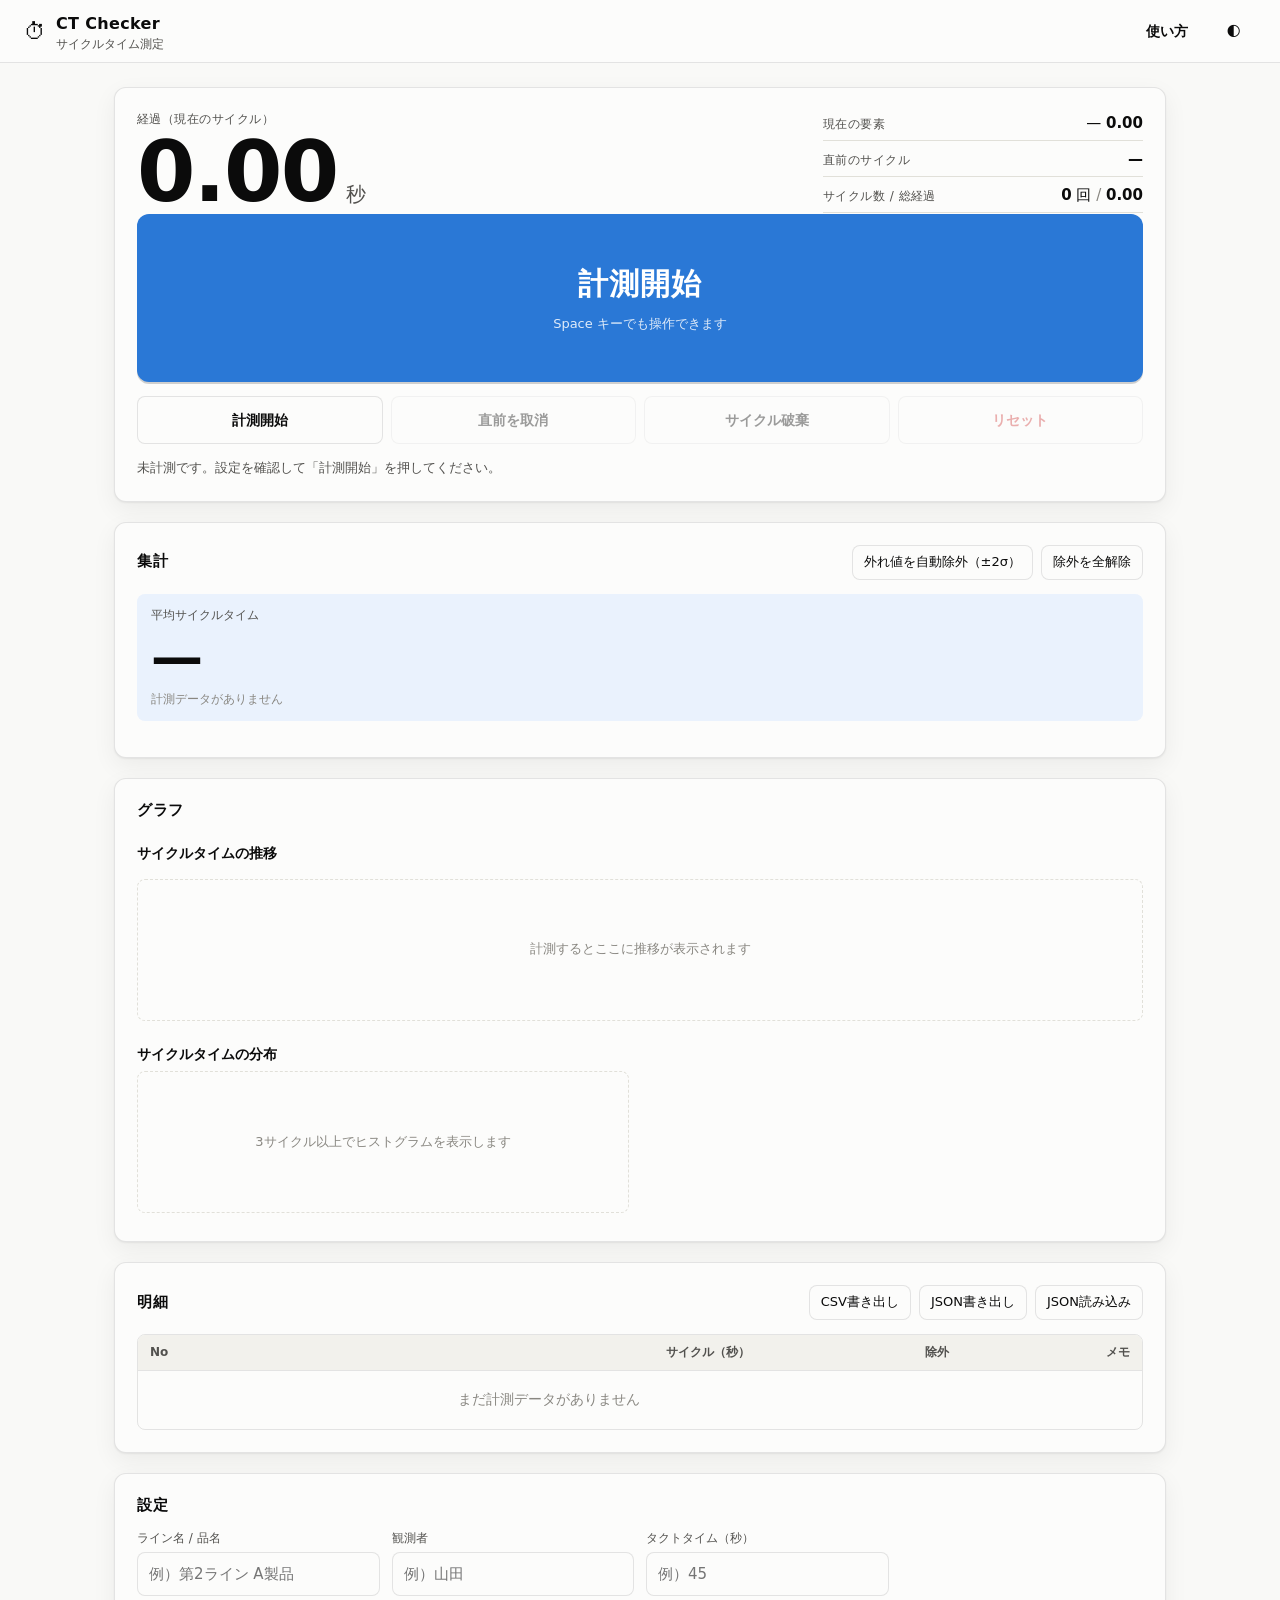
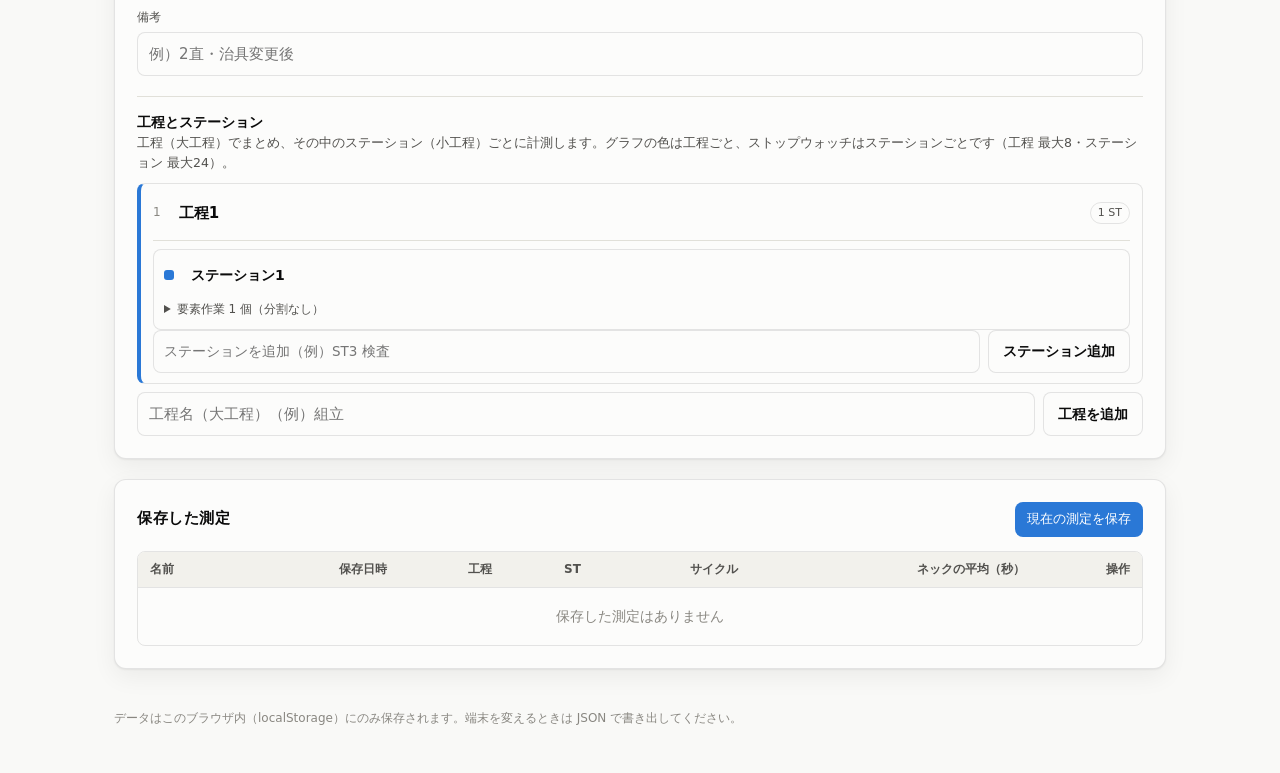
==== index.html @ de872ce5 "工程（大工程）とステーション（小工程）の2階層にする ステーションが20個規模でも扱えるよう、計測単位をステーションに分け、 それを工程でまとめる構造にした。  - モデルを groups[] / s" ====
<!doctype html>
<html lang="ja">
<head>
<meta charset="utf-8">
<meta name="viewport" content="width=device-width, initial-scale=1, viewport-fit=cover">
<meta name="color-scheme" content="light dark">
<meta name="description" content="現場でサイクルタイムを計測・集計するアプリ。複数工程の同時計測、要素作業ごとのラップ計測、ばらつき分析、タクトタイム比較、CSV出力に対応。">
<title>CT Checker – サイクルタイム測定</title>
<link rel="icon" href="data:image/svg+xml,<svg xmlns='http://www.w3.org/2000/svg' viewBox='0 0 16 16'><text y='14' font-size='14'>⏱</text></svg>">
<link rel="stylesheet" href="assets/styles.css">
</head>
<body>
<a class="skip-link" href="#measure">計測パネルへスキップ</a>

<header class="app-bar">
  <div class="app-bar__title">
    <span class="app-bar__mark" aria-hidden="true">⏱</span>
    <span>
      <strong>CT Checker</strong>
      <small>サイクルタイム測定</small>
    </span>
  </div>
  <div class="app-bar__actions">
    <button type="button" id="btn-help" class="btn btn--ghost" aria-expanded="false" aria-controls="help">使い方</button>
    <button type="button" id="btn-theme" class="btn btn--ghost" title="表示テーマを切り替え">🌓<span class="sr-only">テーマ切替</span></button>
  </div>
</header>

<div id="help" class="help" hidden>
  <h2>使い方</h2>
  <p class="help__lead"><strong>工程</strong>（大工程）でまとめ、その中の<strong>ステーション</strong>（小工程＝人が立つ持ち場）ごとに計測します。ストップウォッチはステーション単位、グラフの色は工程単位です。</p>
  <ol>
    <li><strong>設定</strong>で工程とステーションを登録し、タクトタイムを入れます。1サイクルをさらに細かく観測したいステーションには「要素作業」を追加します。</li>
    <li>ステーションごとに独立したストップウォッチです。各カードの大ボタンで開始、<strong>停止</strong>でそのステーションだけ止まります。下のボタンでまとめて開始／停止もできます。</li>
    <li>動いているステーションのボタンを、そこが1サイクル終わるたびに押します。止まっているステーションはボタンを押すとその場から動きだします。</li>
    <li>ステーションが多いときは、計測パネル上部の<strong>工程チップ</strong>で表示を1工程に絞れます。</li>
    <li>押し間違えたら<strong>取消</strong>、測り直したいサイクルは<strong>破棄</strong>。停止中の時間は計測に含まれません。</li>
    <li>集計・グラフ・明細は<strong>表示切替</strong>で「ライン全体 → 工程 → ステーション」と掘り下げられます。異常値は明細の「除外」で統計から外せます。</li>
    <li>データは自動でブラウザに保存されます。<strong>測定を保存</strong>すると名前を付けて残せ、CSV / JSON で書き出せます。</li>
  </ol>
  <h3>キーボード操作</h3>
  <ul class="help__keys">
    <li><kbd>Space</kbd> / <kbd>Enter</kbd> 表示中の先頭ステーションのラップ</li>
    <li><kbd>1</kbd>…<kbd>9</kbd> カード右上の番号のステーションのラップ</li>
    <li><kbd>P</kbd> 表示中のステーションをまとめて一時停止 / 再開　　<kbd>Z</kbd> 直前を取消</li>
  </ul>
</div>

<main>
  <!-- ============ 計測 ============ -->
  <section class="panel panel--measure" id="measure" aria-labelledby="h-measure">
    <h2 class="sr-only" id="h-measure">計測</h2>

    <!-- 単一工程モード -->
    <div id="measure-single">
      <div class="readout">
        <div class="readout__main">
          <span class="readout__label" id="readout-cycle-label">経過（現在のサイクル）</span>
          <span class="readout__value" id="readout-cycle" aria-labelledby="readout-cycle-label">0.00</span>
          <span class="readout__unit" id="readout-unit">秒</span>
        </div>
        <div class="readout__side">
          <div class="readout__row">
            <span class="readout__label">現在の要素</span>
            <span class="readout__sub"><span id="readout-elem-name">—</span> <span class="readout__sub-num" id="readout-elem">0.00</span></span>
          </div>
          <div class="readout__row">
            <span class="readout__label">直前のサイクル</span>
            <span class="readout__sub"><span class="readout__sub-num" id="readout-last">—</span> <span id="readout-last-diff" class="delta"></span></span>
          </div>
          <div class="readout__row">
            <span class="readout__label">サイクル数 / 総経過</span>
            <span class="readout__sub"><span class="readout__sub-num" id="readout-count">0</span> 回 <span class="readout__sep">/</span> <span class="readout__sub-num" id="readout-total">0.00</span></span>
          </div>
        </div>
      </div>

      <div class="steps" id="steps" role="list" aria-label="要素作業の進行"></div>

      <button type="button" id="btn-lap" class="lap-btn">
        <span class="lap-btn__main" id="lap-btn-main">計測開始</span>
        <span class="lap-btn__sub" id="lap-btn-sub">Space キーでも操作できます</span>
      </button>
    </div>

    <!-- 複数工程モード -->
    <div id="measure-multi" hidden>
      <div class="multi-head">
        <div class="multi-head__main">
          <span class="readout__label">総経過</span>
          <span class="multi-head__time" id="multi-total">0.00</span>
          <span class="readout__unit" id="multi-unit">秒</span>
        </div>
        <p class="multi-head__hint" id="multi-hint"></p>
      </div>
      <div class="focus" id="focus-chips" role="group" aria-label="表示する工程"></div>
      <div id="pcards"></div>
    </div>

    <div class="controls" id="controls">
      <button type="button" id="btn-pause" class="btn">計測開始</button>
      <button type="button" id="btn-undo" class="btn" disabled>直前を取消</button>
      <button type="button" id="btn-discard" class="btn" disabled>サイクル破棄</button>
      <button type="button" id="btn-reset" class="btn btn--danger" disabled>リセット</button>
    </div>
    <p class="status-line" id="status-line" role="status" aria-live="polite">未計測です。設定を確認して「計測開始」を押してください。</p>
  </section>

  <!-- ============ 表示切替 ============ -->
  <div class="viewswitch" id="viewswitch" hidden>
    <div class="viewswitch__row">
      <span class="viewswitch__label">表示</span>
      <div class="viewswitch__chips" id="view-groups" role="tablist" aria-label="集計の表示対象（工程）"></div>
    </div>
    <div class="viewswitch__row" id="view-stations-row">
      <span class="viewswitch__label viewswitch__label--sub">ST</span>
      <div class="viewswitch__chips" id="view-stations" role="tablist" aria-label="集計の表示対象（ステーション）"></div>
    </div>
  </div>

  <!-- ============ 集計 ============ -->
  <section class="panel" aria-labelledby="h-stats">
    <div class="panel__head">
      <h2 id="h-stats">集計<span class="panel__scope" id="scope-stats"></span></h2>
      <div class="panel__head-actions" id="stats-actions">
        <button type="button" id="btn-outlier" class="btn btn--sm">外れ値を自動除外（±2σ）</button>
        <button type="button" id="btn-include-all" class="btn btn--sm">除外を全解除</button>
      </div>
    </div>
    <div class="tiles" id="tiles"></div>
    <div class="takt-bar" id="takt-bar"></div>
  </section>

  <!-- ============ グラフ ============ -->
  <section class="panel" aria-labelledby="h-charts">
    <div class="panel__head"><h2 id="h-charts">グラフ<span class="panel__scope" id="scope-charts"></span></h2></div>

    <!-- ライン全体 / 工程 -->
    <figure class="figure" id="fig-balance" hidden>
      <figcaption>
        <span class="figure__title">ステーション別の平均サイクルタイム（山積み表）</span>
        <span class="figure__sub" id="fig-balance-sub"></span>
      </figcaption>
      <div class="legend" id="legend-balance"></div>
      <div class="chart" id="chart-balance" data-empty="計測するとステーションごとの平均が表示されます"></div>
    </figure>

    <figure class="figure" id="fig-groups" hidden>
      <figcaption>
        <span class="figure__title">工程ごとの工数内訳</span>
        <span class="figure__sub" id="fig-groups-sub"></span>
      </figcaption>
      <div class="legend" id="legend-groups"></div>
      <div class="chart" id="chart-groups" data-empty="計測すると工程ごとの合計工数が表示されます"></div>
    </figure>

    <figure class="figure" id="fig-trend" hidden>
      <figcaption>
        <span class="figure__title">ステーション別サイクルタイムの推移</span>
        <span class="figure__sub" id="fig-trend-sub"></span>
      </figcaption>
      <div class="legend" id="legend-trend"></div>
      <div class="chart" id="chart-trend" data-empty="2サイクル以上でグラフを表示します"></div>
    </figure>

    <!-- 工程ごと -->
    <figure class="figure" id="fig-cycles">
      <figcaption>
        <span class="figure__title">サイクルタイムの推移</span>
        <span class="figure__sub" id="fig1-sub"></span>
      </figcaption>
      <div class="legend" id="legend-1"></div>
      <div class="chart" id="chart-cycles" data-empty="計測するとここに推移が表示されます"></div>
    </figure>

    <div class="figure-grid" id="figure-grid">
      <figure class="figure" id="fig-hist">
        <figcaption>
          <span class="figure__title">サイクルタイムの分布</span>
          <span class="figure__sub" id="fig2-sub"></span>
        </figcaption>
        <div class="chart" id="chart-hist" data-empty="3サイクル以上でヒストグラムを表示します"></div>
      </figure>

      <figure class="figure" id="fig-elements" hidden>
        <figcaption>
          <span class="figure__title">要素作業ごとの平均時間</span>
          <span class="figure__sub" id="fig3-sub"></span>
        </figcaption>
        <div class="chart" id="chart-elements"></div>
      </figure>
    </div>
  </section>

  <!-- ============ 明細 ============ -->
  <section class="panel" aria-labelledby="h-table">
    <div class="panel__head">
      <h2 id="h-table">明細<span class="panel__scope" id="scope-table"></span></h2>
      <div class="panel__head-actions">
        <button type="button" id="btn-csv" class="btn btn--sm">CSV書き出し</button>
        <button type="button" id="btn-json" class="btn btn--sm">JSON書き出し</button>
        <label class="btn btn--sm btn--file">JSON読み込み<input type="file" id="file-json" accept=".json,application/json"></label>
      </div>
    </div>
    <div class="table-wrap" id="table-groups-wrap" hidden>
      <table class="data-table" id="table-groups">
        <caption class="sr-only">工程ごとの統計</caption>
      </table>
    </div>
    <div class="table-wrap" id="table-summary-wrap" hidden>
      <table class="data-table" id="table-summary">
        <caption class="sr-only">ステーションごとの統計</caption>
      </table>
    </div>
    <div class="table-wrap" id="table-matrix-wrap" hidden>
      <table class="data-table" id="table-matrix">
        <caption class="sr-only">サイクルごとのステーション別サイクルタイム</caption>
      </table>
    </div>
    <div class="table-wrap" id="table-cycles-wrap">
      <table class="data-table" id="table-cycles">
        <caption class="sr-only">サイクルごとの計測結果</caption>
      </table>
    </div>
    <div class="table-wrap" id="table-elements-wrap" hidden>
      <table class="data-table" id="table-elements">
        <caption class="sr-only">要素作業ごとの統計</caption>
      </table>
    </div>
  </section>

  <!-- ============ 設定 ============ -->
  <section class="panel" aria-labelledby="h-settings">
    <div class="panel__head"><h2 id="h-settings">設定</h2></div>
    <div class="form-grid">
      <label class="field">
        <span class="field__label">ライン名 / 品名</span>
        <input type="text" id="in-title" placeholder="例）第2ライン A製品">
      </label>
      <label class="field">
        <span class="field__label">観測者</span>
        <input type="text" id="in-operator" placeholder="例）山田">
      </label>
      <label class="field">
        <span class="field__label">タクトタイム（秒）</span>
        <input type="number" id="in-takt" min="0" step="0.1" inputmode="decimal" placeholder="例）45">
      </label>
      <label class="field field--wide">
        <span class="field__label">備考</span>
        <input type="text" id="in-memo" placeholder="例）2直・治具変更後">
      </label>
    </div>

    <div class="elements">
      <div class="elements__head">
        <h3>工程とステーション</h3>
        <p class="hint" id="proc-hint"></p>
      </div>
      <div id="proc-list"></div>
      <div class="elements__add">
        <input type="text" id="in-proc" placeholder="工程名（大工程）（例）組立" maxlength="20">
        <button type="button" id="btn-add-proc" class="btn">工程を追加</button>
      </div>
    </div>
  </section>

  <!-- ============ 保存データ ============ -->
  <section class="panel" aria-labelledby="h-sessions">
    <div class="panel__head">
      <h2 id="h-sessions">保存した測定</h2>
      <div class="panel__head-actions">
        <button type="button" id="btn-save-session" class="btn btn--sm btn--primary">現在の測定を保存</button>
      </div>
    </div>
    <div class="table-wrap">
      <table class="data-table" id="table-sessions">
        <caption class="sr-only">保存済みの測定</caption>
      </table>
    </div>
  </section>
</main>

<footer class="app-foot">
  <p>データはこのブラウザ内（localStorage）にのみ保存されます。端末を変えるときは JSON で書き出してください。</p>
</footer>

<div class="tooltip" id="tooltip" role="tooltip" aria-hidden="true"></div>
<div class="toast" id="toast" role="status" aria-live="polite" hidden></div>

<script src="assets/app.js"></script>
</body>
</html>
---- assets/styles.css ----
/* ==========================================================================
   CT Checker — サイクルタイム測定
   配色は data-viz リファレンスパレット（ライト/ダークとも検証済み）に準拠。
   ========================================================================== */

:root {
  color-scheme: light;

  /* 面とインク */
  --surface-1: #fcfcfb;
  --plane: #f9f9f7;
  --surface-2: #f2f1ec;
  --text-primary: #0b0b0b;
  --text-secondary: #52514e;
  --text-muted: #898781;
  --grid: #e1e0d9;
  --axis: #c3c2b7;
  --border: rgba(11, 11, 11, .10);
  --shadow: 0 1px 2px rgba(11, 11, 11, .06), 0 8px 24px rgba(11, 11, 11, .06);

  /* ステータス（役割固定・シリーズ色には使わない） */
  --good: #0ca30c;
  --warning: #fab219;
  --serious: #ec835a;
  --critical: #d03b3b;
  --success-text: #006300;

  /* カテゴリカル（要素作業） */
  --series-1: #2a78d6;
  --series-2: #eb6834;
  --series-3: #1baf7a;
  --series-4: #eda100;
  --series-5: #e87ba4;
  --series-6: #008300;
  --series-7: #4a3aa7;
  --series-8: #e34948;

  --accent: #2a78d6;
  --accent-ink: #ffffff;
  --accent-soft: #eaf2fd;

  --radius: 12px;
  --radius-sm: 8px;
  --font: system-ui, -apple-system, "Segoe UI", "Hiragino Kaku Gothic ProN", "Noto Sans JP", sans-serif;
}

@media (prefers-color-scheme: dark) {
  :root:where(:not([data-theme="light"])) {
    color-scheme: dark;
    --surface-1: #1a1a19;
    --plane: #0d0d0d;
    --surface-2: #232322;
    --text-primary: #ffffff;
    --text-secondary: #c3c2b7;
    --text-muted: #898781;
    --grid: #2c2c2a;
    --axis: #383835;
    --border: rgba(255, 255, 255, .10);
    --shadow: 0 1px 2px rgba(0, 0, 0, .5), 0 8px 24px rgba(0, 0, 0, .45);
    --success-text: #0ca30c;
    --series-1: #3987e5;
    --series-2: #d95926;
    --series-3: #199e70;
    --series-4: #c98500;
    --series-5: #d55181;
    --series-6: #008300;
    --series-7: #9085e9;
    --series-8: #e66767;
    --accent: #3987e5;
    --accent-soft: #16283d;
  }
}

:root[data-theme="dark"] {
  color-scheme: dark;
  --surface-1: #1a1a19;
  --plane: #0d0d0d;
  --surface-2: #232322;
  --text-primary: #ffffff;
  --text-secondary: #c3c2b7;
  --text-muted: #898781;
  --grid: #2c2c2a;
  --axis: #383835;
  --border: rgba(255, 255, 255, .10);
  --shadow: 0 1px 2px rgba(0, 0, 0, .5), 0 8px 24px rgba(0, 0, 0, .45);
  --success-text: #0ca30c;
  --series-1: #3987e5;
  --series-2: #d95926;
  --series-3: #199e70;
  --series-4: #c98500;
  --series-5: #d55181;
  --series-6: #008300;
  --series-7: #9085e9;
  --series-8: #e66767;
  --accent: #3987e5;
  --accent-soft: #16283d;
}

* { box-sizing: border-box; }

/* display を持つ要素にも hidden 属性を効かせる */
[hidden] { display: none !important; }

html, body { margin: 0; padding: 0; }

body {
  background: var(--plane);
  color: var(--text-primary);
  font-family: var(--font);
  font-size: 15px;
  line-height: 1.6;
  -webkit-text-size-adjust: 100%;
  padding-bottom: env(safe-area-inset-bottom);
}

h1, h2, h3 { line-height: 1.3; margin: 0; }

button, input { font: inherit; color: inherit; }

.sr-only {
  position: absolute; width: 1px; height: 1px; padding: 0; margin: -1px;
  overflow: hidden; clip: rect(0 0 0 0); white-space: nowrap; border: 0;
}

.skip-link {
  position: absolute; left: -9999px; top: 0; z-index: 20;
  background: var(--accent); color: var(--accent-ink); padding: 8px 14px; border-radius: 0 0 8px 0;
}
.skip-link:focus { left: 0; }

:focus-visible { outline: 2px solid var(--accent); outline-offset: 2px; }

/* ---------- アプリバー ---------- */
.app-bar {
  position: sticky; top: 0; z-index: 10;
  display: flex; align-items: center; justify-content: space-between; gap: 12px;
  padding: 10px clamp(12px, 3vw, 24px);
  background: color-mix(in srgb, var(--surface-1) 92%, transparent);
  backdrop-filter: blur(8px);
  border-bottom: 1px solid var(--border);
}
.app-bar__title { display: flex; align-items: center; gap: 10px; }
.app-bar__mark { font-size: 22px; }
.app-bar__title strong { display: block; font-size: 16px; letter-spacing: .02em; }
.app-bar__title small { display: block; font-size: 12px; color: var(--text-secondary); line-height: 1.2; }
.app-bar__actions { display: flex; gap: 8px; }

/* ---------- 使い方 ---------- */
.help {
  margin: 12px clamp(12px, 3vw, 24px) 0;
  padding: 16px 20px;
  background: var(--surface-1);
  border: 1px solid var(--border);
  border-radius: var(--radius);
}
.help h2 { font-size: 15px; margin-bottom: 8px; }
.help h3 { font-size: 13px; margin: 14px 0 4px; color: var(--text-secondary); }
.help ol, .help ul { margin: 0; padding-left: 1.2em; font-size: 14px; color: var(--text-secondary); }
.help__keys { list-style: none; padding: 0; }
kbd {
  display: inline-block; min-width: 22px; text-align: center;
  padding: 1px 6px; border: 1px solid var(--border); border-bottom-width: 2px;
  border-radius: 6px; background: var(--surface-2); font-size: 12px; font-family: var(--font);
}

/* ---------- レイアウト ---------- */
main {
  max-width: 1100px;
  margin: 0 auto;
  padding: clamp(12px, 3vw, 24px);
  display: grid;
  gap: clamp(12px, 2.5vw, 20px);
}

/* グリッド/フレックスの子は既定で min-width:auto。中身の広い表がページ全体を
   横に広げてしまうため 0 に落として、はみ出しは .table-wrap 内でスクロールさせる */
main > *, .panel, .figure, .figure-grid > *, .readout > *, .table-wrap { min-width: 0; }

.panel {
  background: var(--surface-1);
  border: 1px solid var(--border);
  border-radius: var(--radius);
  padding: clamp(14px, 2.5vw, 22px);
  box-shadow: var(--shadow);
}
.panel__head {
  display: flex; align-items: center; justify-content: space-between;
  gap: 12px; flex-wrap: wrap; margin-bottom: 14px;
}
.panel__head h2 { font-size: 15px; letter-spacing: .04em; }
.panel__scope {
  margin-left: 10px; font-size: 12px; font-weight: 500; color: var(--text-secondary);
  letter-spacing: 0;
}
.panel__scope .swatch { margin-right: 5px; vertical-align: -1px; }
.panel__head-actions { display: flex; gap: 8px; flex-wrap: wrap; }

/* ---------- ボタン ---------- */
.btn {
  appearance: none; cursor: pointer;
  background: var(--surface-1); color: var(--text-primary);
  border: 1px solid var(--border); border-radius: var(--radius-sm);
  padding: 9px 14px; font-size: 14px; font-weight: 600;
  transition: background .12s ease, border-color .12s ease, opacity .12s ease;
}
.btn:hover:not(:disabled) { background: var(--surface-2); }
.btn:disabled { opacity: .4; cursor: not-allowed; }
.btn--sm { padding: 6px 11px; font-size: 13px; font-weight: 500; }
.btn--ghost { background: transparent; border-color: transparent; }
.btn--ghost:hover { background: var(--surface-2); }
.btn--primary { background: var(--accent); color: var(--accent-ink); border-color: transparent; }
.btn--primary:hover:not(:disabled) { background: var(--accent); filter: brightness(1.08); }
.btn--danger { color: var(--critical); }
.btn--file { position: relative; overflow: hidden; display: inline-flex; align-items: center; }
.btn--file input { position: absolute; inset: 0; opacity: 0; cursor: pointer; }
.btn--icon {
  padding: 4px 9px; font-size: 15px; line-height: 1.4;
  color: var(--text-secondary); background: transparent; border-color: transparent;
}
.btn--icon:hover { background: var(--surface-2); color: var(--text-primary); }

/* ---------- 計測パネル ---------- */
.panel--measure { display: grid; gap: 14px; }

.readout {
  display: grid; gap: 12px;
  grid-template-columns: minmax(0, 1fr);
}
@media (min-width: 720px) { .readout { grid-template-columns: minmax(0, 1fr) minmax(0, 320px); align-items: center; } }

.readout__main { display: flex; align-items: baseline; flex-wrap: wrap; gap: 0 8px; }
.readout__label { display: block; width: 100%; font-size: 12px; color: var(--text-secondary); letter-spacing: .04em; }
.readout__value {
  font-size: clamp(52px, 15vw, 84px); font-weight: 650; line-height: 1;
  letter-spacing: -.02em; font-variant-numeric: tabular-nums;
}
.readout__unit { font-size: 20px; color: var(--text-secondary); }
.readout__side { display: grid; gap: 6px; }
.readout__row {
  display: flex; align-items: baseline; justify-content: space-between; gap: 10px;
  border-bottom: 1px solid var(--grid); padding-bottom: 5px;
}
.readout__row .readout__label { width: auto; }
.readout__sub { font-size: 15px; color: var(--text-primary); }
.readout__sub-num { font-variant-numeric: tabular-nums; font-weight: 600; }
.readout__sep { color: var(--text-muted); }
.delta { font-size: 13px; font-weight: 600; }
.delta--up { color: var(--critical); }
.delta--down { color: var(--success-text); }

/* 要素作業の進行表示 */
.steps { display: flex; flex-wrap: wrap; gap: 6px; }
.step {
  display: inline-flex; align-items: center; gap: 7px;
  padding: 5px 11px 5px 8px; border-radius: 999px;
  border: 1px solid var(--border); background: var(--surface-1);
  font-size: 13px; color: var(--text-secondary);
}
.step__dot { width: 9px; height: 9px; border-radius: 50%; background: var(--series-1); flex: none; }
.step--done { color: var(--text-primary); }
.step--current {
  border-color: var(--accent); background: var(--accent-soft); color: var(--text-primary); font-weight: 600;
}
.step__time { font-variant-numeric: tabular-nums; color: var(--text-secondary); font-weight: 500; }

/* 大ボタン */
.lap-btn {
  appearance: none; cursor: pointer; width: 100%;
  min-height: clamp(120px, 22vw, 168px);
  display: grid; align-content: center; gap: 6px;
  padding: 18px; border: none; border-radius: var(--radius);
  background: var(--accent); color: var(--accent-ink);
  box-shadow: 0 2px 0 rgba(0, 0, 0, .18);
  transition: transform .06s ease, filter .12s ease;
  touch-action: manipulation; -webkit-user-select: none; user-select: none;
}
.lap-btn:hover { filter: brightness(1.06); }
.lap-btn:active { transform: translateY(2px); box-shadow: none; }
.lap-btn__main { font-size: clamp(22px, 5vw, 30px); font-weight: 700; letter-spacing: .04em; }
.lap-btn__sub { font-size: 13px; opacity: .85; }
.lap-btn[data-paused="true"] {
  background: var(--surface-2); color: var(--text-primary);
  box-shadow: inset 0 0 0 2px var(--border);
}

.controls { display: grid; grid-template-columns: repeat(2, minmax(0, 1fr)); gap: 8px; }
@media (min-width: 560px) { .controls { grid-template-columns: repeat(4, minmax(0, 1fr)); } }
.controls .btn { padding: 12px 8px; }

.status-line { margin: 0; font-size: 13px; color: var(--text-secondary); min-height: 1.6em; }

/* ---------- 集計タイル ---------- */
.tiles {
  display: grid; gap: 10px;
  grid-template-columns: repeat(auto-fit, minmax(140px, 1fr));
}
.tile {
  border: 1px solid var(--border); border-radius: var(--radius-sm);
  padding: 11px 13px; background: var(--surface-1);
}
.tile__label { display: block; font-size: 12px; color: var(--text-secondary); }
.tile__value { display: block; font-size: 26px; font-weight: 650; line-height: 1.25; letter-spacing: -.01em; }
.tile__value small { font-size: 13px; font-weight: 500; color: var(--text-secondary); margin-left: 2px; }
.tile__note { display: block; font-size: 12px; color: var(--text-muted); }
.tile--hero { grid-column: span 2; background: var(--accent-soft); border-color: transparent; }
.tile--hero .tile__value { font-size: clamp(38px, 8vw, 52px); }

.takt-bar { margin-top: 14px; }
.takt-bar__track {
  position: relative; height: 14px; border-radius: 999px;
  background: var(--surface-2); overflow: hidden;
}
.takt-bar__fill { height: 100%; border-radius: 999px 0 0 999px; background: var(--good); }
.takt-bar__fill[data-state="over"] { background: var(--critical); }
.takt-bar__fill[data-state="near"] { background: var(--warning); }
.takt-bar__caption {
  display: flex; justify-content: space-between; gap: 12px;
  font-size: 13px; color: var(--text-secondary); margin-top: 6px; flex-wrap: wrap;
}
.judge { font-weight: 700; }
.judge--ok { color: var(--success-text); }
.judge--ng { color: var(--critical); }

/* ---------- 図 ---------- */
.figure { margin: 0 0 6px; }
.figure + .figure { margin-top: 22px; }
.figure figcaption { display: flex; align-items: baseline; gap: 10px; flex-wrap: wrap; margin-bottom: 6px; }
.figure__title { font-size: 14px; font-weight: 650; }
.figure__sub { font-size: 12px; color: var(--text-secondary); }
.figure-grid { display: grid; gap: 22px; margin-top: 22px; }
@media (min-width: 880px) { .figure-grid { grid-template-columns: 1fr 1fr; } .figure-grid .figure + .figure { margin-top: 0; } }

.chart { position: relative; width: 100%; }
.chart svg { display: block; width: 100%; height: auto; overflow: visible; }
.chart:empty::before,
.chart[data-state="empty"]::before {
  content: attr(data-empty);
  display: grid; place-items: center; min-height: 140px;
  font-size: 13px; color: var(--text-muted);
  border: 1px dashed var(--grid); border-radius: var(--radius-sm);
}

.legend { display: flex; flex-wrap: wrap; gap: 4px 14px; margin-bottom: 8px; }
.legend__item { display: inline-flex; align-items: center; gap: 6px; font-size: 12px; color: var(--text-secondary); }
.legend__swatch { width: 10px; height: 10px; border-radius: 3px; flex: none; }
.legend__swatch--line { width: 14px; height: 0; border-top: 2px solid currentColor; border-radius: 0; }
.legend__swatch--dash { width: 14px; height: 0; border-top: 2px dashed currentColor; border-radius: 0; }

.tooltip {
  position: fixed; z-index: 30; pointer-events: none; opacity: 0;
  transition: opacity .1s ease;
  background: var(--surface-1); color: var(--text-primary);
  border: 1px solid var(--border); border-radius: var(--radius-sm);
  box-shadow: var(--shadow); padding: 8px 11px; font-size: 12.5px; line-height: 1.5;
  max-width: 260px;
}
.tooltip[data-show="true"] { opacity: 1; }
.tooltip strong { display: block; font-size: 13px; margin-bottom: 3px; }
.tooltip .tt-row { display: flex; align-items: center; gap: 7px; justify-content: space-between; }
.tooltip .tt-key { display: inline-flex; align-items: center; gap: 6px; color: var(--text-secondary); }
.tooltip .tt-dot { width: 9px; height: 9px; border-radius: 3px; flex: none; }
.tooltip .tt-val { font-variant-numeric: tabular-nums; font-weight: 600; }

/* ---------- テーブル ---------- */
.table-wrap { overflow-x: auto; border: 1px solid var(--border); border-radius: var(--radius-sm); }
.table-wrap + .table-wrap { margin-top: 14px; }
.data-table { width: 100%; border-collapse: collapse; font-size: 13.5px; }
.data-table th, .data-table td { padding: 8px 12px; text-align: right; white-space: nowrap; }
.data-table th:first-child, .data-table td:first-child { text-align: left; }
.data-table thead th {
  position: sticky; top: 0; background: var(--surface-2); color: var(--text-secondary);
  font-weight: 600; font-size: 12px; border-bottom: 1px solid var(--border); z-index: 1;
}
.data-table tbody tr + tr td { border-top: 1px solid var(--grid); }
.data-table tbody tr:hover td { background: var(--surface-2); }
.data-table td.num { font-variant-numeric: tabular-nums; }
.data-table tr[data-excluded="true"] td { color: var(--text-muted); text-decoration: line-through; }
.data-table tr[data-excluded="true"] td:last-child { text-decoration: none; }
.data-table tfoot td { border-top: 2px solid var(--axis); font-weight: 650; font-variant-numeric: tabular-nums; }
.data-table .empty-row td { text-align: center; color: var(--text-muted); padding: 18px; }
.note-input {
  width: 8em; min-width: 90px; padding: 3px 7px; font-size: 13px;
  border: 1px solid transparent; border-radius: 6px; background: transparent;
}
.note-input:hover, .note-input:focus { border-color: var(--border); background: var(--surface-1); }
.flag { display: inline-flex; align-items: center; gap: 4px; font-weight: 600; }
.flag--over { color: var(--critical); }
.swatch-cell { display: inline-flex; align-items: center; gap: 7px; }
.swatch { width: 10px; height: 10px; border-radius: 3px; flex: none; }

/* ---------- フォーム ---------- */
.form-grid { display: grid; gap: 12px; grid-template-columns: repeat(auto-fit, minmax(200px, 1fr)); }
.field { display: grid; gap: 4px; }
.field--wide { grid-column: 1 / -1; }
.field__label { font-size: 12px; color: var(--text-secondary); }
.field input {
  padding: 9px 11px; border: 1px solid var(--border); border-radius: var(--radius-sm);
  background: var(--surface-1); width: 100%;
}

.elements { margin-top: 20px; border-top: 1px solid var(--grid); padding-top: 16px; }
.elements__head h3 { font-size: 14px; }
.hint { margin: 2px 0 10px; font-size: 12.5px; color: var(--text-secondary); }
.hint--warn { color: var(--serious); }
.elements__list { list-style: none; margin: 0 0 10px; padding: 0; display: grid; gap: 6px; }
.elements__item {
  display: flex; align-items: center; gap: 10px;
  padding: 7px 10px; border: 1px solid var(--border); border-radius: var(--radius-sm);
}
.elements__item input {
  flex: 1; min-width: 0; padding: 4px 7px; border: 1px solid transparent;
  border-radius: 6px; background: transparent;
}
.elements__item input:hover:not(:disabled), .elements__item input:focus { border-color: var(--border); background: var(--surface-1); }
.elements__item input:disabled { color: var(--text-primary); }
.elements__index { font-size: 12px; color: var(--text-muted); font-variant-numeric: tabular-nums; }
.elements__add { display: flex; gap: 8px; }
.elements__add input {
  flex: 1; min-width: 0; padding: 9px 11px;
  border: 1px solid var(--border); border-radius: var(--radius-sm); background: var(--surface-1);
}

/* ---------- フッター / トースト ---------- */
.app-foot {
  max-width: 1100px; margin: 0 auto; padding: 4px clamp(12px, 3vw, 24px) 32px;
  font-size: 12px; color: var(--text-muted);
}
.toast {
  position: fixed; left: 50%; bottom: 24px; transform: translateX(-50%);
  z-index: 40; padding: 10px 18px; border-radius: 999px;
  background: var(--text-primary); color: var(--surface-1);
  font-size: 13.5px; font-weight: 600; box-shadow: var(--shadow);
}

@media print {
  .app-bar, .lap-btn, .controls, .panel__head-actions, .elements__add, .toast, .help { display: none !important; }
  body { background: #fff; }
  .panel { break-inside: avoid; box-shadow: none; }
}

@media (prefers-reduced-motion: reduce) {
  * { transition: none !important; }
}

/* ---------- 複数工程モード ---------- */
.multi-head {
  display: flex; align-items: baseline; justify-content: space-between;
  gap: 12px; flex-wrap: wrap; margin-bottom: 12px;
}
.multi-head__main { display: flex; align-items: baseline; gap: 8px; }
.multi-head__time {
  font-size: clamp(30px, 7vw, 40px); font-weight: 650; line-height: 1;
  font-variant-numeric: tabular-nums; letter-spacing: -.01em;
}
.multi-head__hint { margin: 0; font-size: 12.5px; color: var(--text-secondary); }

.pcards {
  display: grid; gap: 10px;
  grid-template-columns: repeat(auto-fit, minmax(240px, 1fr));
}
.pcard {
  display: grid; gap: 8px; padding: 12px;
  grid-template-rows: auto auto auto 1fr auto auto;
  border: 1px solid var(--border); border-radius: var(--radius);
  background: var(--surface-1);
  border-left: 4px solid var(--pc, var(--series-1));
}
.pcard[data-neck="true"] { box-shadow: inset 0 0 0 1px var(--critical); }
.pcard__head { display: flex; align-items: center; gap: 8px; flex-wrap: wrap; }
.pcard__name { font-weight: 650; font-size: 14px; }
.pcard__key {
  margin-left: auto; font-size: 11px; color: var(--text-muted);
  border: 1px solid var(--border); border-radius: 5px; padding: 0 5px;
}
.badge {
  font-size: 11px; font-weight: 700; padding: 1px 7px; border-radius: 999px;
  background: var(--critical); color: #fff;
}
.badge--muted { background: var(--surface-2); color: var(--text-secondary); }
.pcard__time {
  font-size: clamp(30px, 6vw, 38px); font-weight: 650; line-height: 1.05;
  font-variant-numeric: tabular-nums; letter-spacing: -.01em;
}
.pcard__time small { font-size: 14px; font-weight: 500; color: var(--text-secondary); margin-left: 3px; }
.pcard__elem { font-size: 12.5px; color: var(--text-secondary); min-height: 1.4em; }
.pcard__btn {
  appearance: none; cursor: pointer; width: 100%; min-height: 74px;
  border: none; border-radius: var(--radius-sm);
  background: var(--pc, var(--series-1)); color: #fff;
  font-size: 17px; font-weight: 700; letter-spacing: .02em;
  box-shadow: 0 2px 0 rgba(0, 0, 0, .18);
  transition: transform .06s ease, filter .12s ease;
  touch-action: manipulation; -webkit-user-select: none; user-select: none;
}
.pcard__btn:hover { filter: brightness(1.07); }
.pcard__btn:active { transform: translateY(2px); box-shadow: none; }
.pcard__btn[data-idle="true"] { background: var(--surface-2); color: var(--text-primary); box-shadow: inset 0 0 0 2px var(--border); }
.pcard__foot {
  display: flex; align-items: center; gap: 8px; flex-wrap: wrap;
  font-size: 12.5px; color: var(--text-secondary);
}
.pcard__stat { font-variant-numeric: tabular-nums; }
.pcard__stat b { color: var(--text-primary); font-weight: 650; }
.pcard__actions { display: flex; gap: 6px; }
.pcard__actions .btn { flex: 1; padding: 7px 4px; }
.pcard__over { color: var(--critical); font-weight: 650; }

/* ---------- 表示切替 ---------- */
.viewswitch { display: grid; gap: 6px; padding: 4px 2px; }
.viewswitch__row { display: flex; align-items: center; gap: 10px; flex-wrap: wrap; }
.viewswitch__label {
  font-size: 12px; color: var(--text-secondary);
  min-width: 2.4em;
}
.viewswitch__label--sub { color: var(--text-muted); }
.viewswitch__chips { display: flex; gap: 6px; flex-wrap: wrap; }
.chip {
  appearance: none; cursor: pointer;
  display: inline-flex; align-items: center; gap: 7px;
  padding: 6px 13px; border-radius: 999px;
  border: 1px solid var(--border); background: var(--surface-1);
  font-size: 13px; font-weight: 600; color: var(--text-secondary);
}
.chip:hover { background: var(--surface-2); }
.chip[aria-selected="true"] {
  background: var(--text-primary); color: var(--surface-1); border-color: transparent;
}
.chip[aria-selected="true"] .swatch { box-shadow: 0 0 0 2px var(--surface-1); }

/* ---------- 設定：工程 ---------- */
.proc {
  border: 1px solid var(--border); border-radius: var(--radius-sm);
  padding: 10px 12px; margin-bottom: 8px;
  border-left: 4px solid var(--pc, var(--series-1));
}
.proc__head { display: flex; align-items: center; gap: 8px; }
.proc__head input {
  flex: 1; min-width: 0; padding: 6px 9px; font-weight: 600;
  border: 1px solid transparent; border-radius: 6px; background: transparent;
}
.proc__head input:hover:not(:disabled), .proc__head input:focus { border-color: var(--border); background: var(--surface-1); }
.proc__body { margin-top: 8px; padding-top: 8px; border-top: 1px solid var(--grid); }
.proc__label { font-size: 12px; color: var(--text-secondary); display: block; margin-bottom: 6px; }
.proc .elements__add input { padding: 7px 10px; font-size: 13.5px; }

@media (max-width: 560px) {
  /* 工程が多いときスクロール量を抑える（タップ領域は 60px 以上を維持） */
  .pcard { gap: 6px; padding: 10px; }
  .pcard__btn { min-height: 62px; font-size: 16px; }
  .pcard__time { font-size: 30px; }
}

/* 工程カードの稼働状態 */
.pcard__run {
  display: inline-flex; align-items: center; gap: 5px;
  font-size: 11px; color: var(--text-muted);
}
.pcard__run::before {
  content: ''; width: 7px; height: 7px; border-radius: 50%;
  background: var(--text-muted); flex: none;
}
.pcard__run--on { color: var(--success-text); font-weight: 650; }
.pcard__run--on::before { background: var(--good); }
.pcard[data-run="true"] { background: color-mix(in srgb, var(--pc) 5%, var(--surface-1)); }

/* ---------- 工程（大）とステーション（小） ---------- */
.focus { display: flex; gap: 6px; flex-wrap: wrap; margin-bottom: 12px; }
.chip__n {
  font-size: 11px; font-weight: 600; padding: 0 5px; border-radius: 999px;
  background: var(--surface-2); color: var(--text-secondary);
}
.chip[aria-pressed="true"], .chip[aria-selected="true"] {
  background: var(--text-primary); color: var(--surface-1); border-color: transparent;
}
.chip[aria-pressed="true"] .chip__n, .chip[aria-selected="true"] .chip__n {
  background: rgba(255, 255, 255, .22); color: inherit;
}
.chip--sub { font-weight: 500; font-size: 12.5px; padding: 5px 11px; }

.pgroup + .pgroup { margin-top: 14px; }
.pgroup__head {
  display: flex; align-items: baseline; gap: 8px; flex-wrap: wrap;
  margin-bottom: 8px; padding-bottom: 5px; border-bottom: 1px solid var(--grid);
}
.pgroup__bar {
  width: 4px; height: 15px; border-radius: 2px; background: var(--pc, var(--series-1));
  align-self: center; flex: none;
}
.pgroup__name { font-size: 14px; font-weight: 700; }
.pgroup__meta { font-size: 12px; color: var(--text-secondary); font-variant-numeric: tabular-nums; }

/* ステーションが多いときの詰め表示 */
.pcards--dense { grid-template-columns: repeat(auto-fit, minmax(190px, 1fr)); }
.pcards--dense .pcard { gap: 6px; padding: 10px; }
.pcards--dense .pcard__time { font-size: 27px; }
.pcards--dense .pcard__btn { min-height: 58px; font-size: 15px; }
.pcards--dense .pcard__elem { display: none; }

/* 設定：工程の中のステーション */
.proc__count {
  font-size: 11px; color: var(--text-secondary); padding: 1px 7px;
  border: 1px solid var(--border); border-radius: 999px; white-space: nowrap;
}
.stn__list { list-style: none; margin: 0; padding: 0; display: grid; gap: 8px; }
.stn {
  border: 1px solid var(--border); border-radius: var(--radius-sm);
  padding: 8px 10px; background: var(--surface-1);
}
.stn__head { display: flex; align-items: center; gap: 8px; }
.stn__head input {
  flex: 1; min-width: 0; padding: 5px 8px; font-weight: 600; font-size: 14px;
  border: 1px solid transparent; border-radius: 6px; background: transparent;
}
.stn__head input:hover:not(:disabled), .stn__head input:focus {
  border-color: var(--border); background: var(--surface-1);
}
.stn__els { margin-top: 6px; }
.stn__els > summary {
  cursor: pointer; font-size: 12px; color: var(--text-secondary);
  padding: 2px 0; list-style-position: inside;
}
.stn__els > summary:hover { color: var(--text-primary); }
.stn__els .elements__list { margin: 6px 0; }
.stn__els .elements__item { padding: 4px 8px; }
.help__lead { font-size: 13.5px; color: var(--text-secondary); margin: 0 0 10px; }

@media (max-width: 560px) {
  /* ステーションが多いときはスマホでも2列にしてスクロール量を抑える */
  .pcards--dense { grid-template-columns: repeat(2, minmax(0, 1fr)); }
  .pcards--dense .pcard__time { font-size: 23px; }
  .pcards--dense .pcard__btn { min-height: 54px; font-size: 13.5px; }
  .pcards--dense .pcard__foot { font-size: 11.5px; gap: 6px; }
  .pcards--dense .pcard__actions .btn { padding: 6px 2px; font-size: 12px; }
  .pcards--dense .pcard__key { display: none; }
}
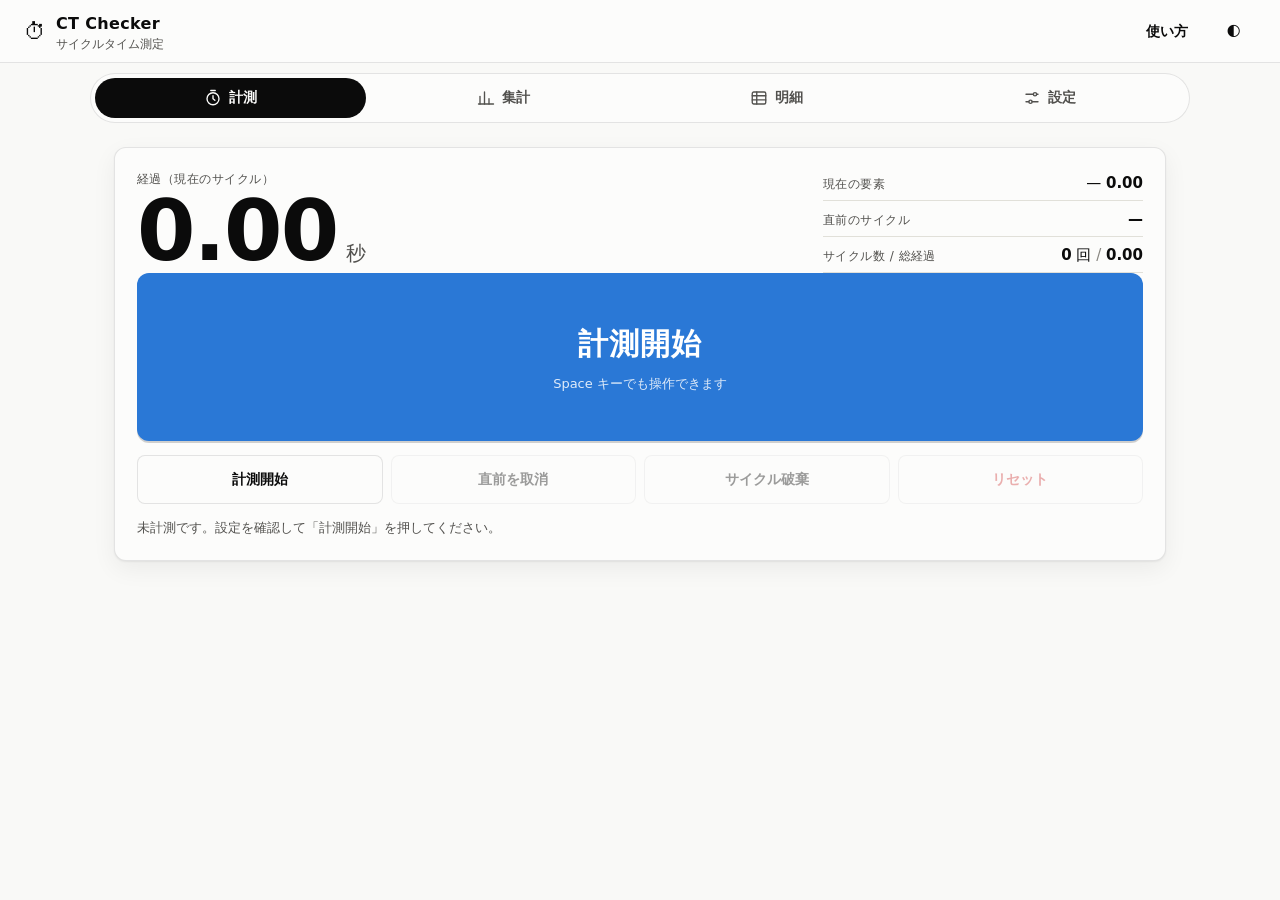
==== commit 87df1adc: "iPhone向けのタブ構成・データ保全・PWA化とPagesデプロイを追加 - 画面を「計測 / 集計 / 明細 / 設定」のタブに分割。スマホでは下部固定の   タブバー、PC では上部に置く。長い" ====
--- a/index.html
+++ b/index.html
@@ -6,7 +6,15 @@
 <meta name="color-scheme" content="light dark">
 <meta name="description" content="現場でサイクルタイムを計測・集計するアプリ。複数工程の同時計測、要素作業ごとのラップ計測、ばらつき分析、タクトタイム比較、CSV出力に対応。">
 <title>CT Checker – サイクルタイム測定</title>
-<link rel="icon" href="data:image/svg+xml,<svg xmlns='http://www.w3.org/2000/svg' viewBox='0 0 16 16'><text y='14' font-size='14'>⏱</text></svg>">
+<meta name="theme-color" content="#fcfcfb" media="(prefers-color-scheme: light)">
+<meta name="theme-color" content="#1a1a19" media="(prefers-color-scheme: dark)">
+<meta name="mobile-web-app-capable" content="yes">
+<meta name="apple-mobile-web-app-capable" content="yes">
+<meta name="apple-mobile-web-app-status-bar-style" content="default">
+<meta name="apple-mobile-web-app-title" content="CT Checker">
+<link rel="icon" href="icons/icon-192.png" sizes="192x192">
+<link rel="apple-touch-icon" href="icons/apple-touch-icon.png">
+<link rel="manifest" href="manifest.webmanifest">
 <link rel="stylesheet" href="assets/styles.css">
 </head>
 <body>
@@ -19,6 +27,10 @@
       <strong>CT Checker</strong>
       <small>サイクルタイム測定</small>
     </span>
+  </div>
+  <div class="app-bar__live" id="app-live" hidden>
+    <span class="app-bar__dot"></span>
+    <span id="app-live-text"></span>
   </div>
   <div class="app-bar__actions">
     <button type="button" id="btn-help" class="btn btn--ghost" aria-expanded="false" aria-controls="help">使い方</button>
@@ -46,9 +58,28 @@
   </ul>
 </div>
 
+<nav class="tabs" id="tabs" aria-label="画面切替">
+  <button type="button" class="tab" data-tab="measure" aria-current="true">
+    <svg viewBox="0 0 24 24" aria-hidden="true"><circle cx="12" cy="13" r="8"/><path d="M12 9v4l2.5 2"/><path d="M9 2h6"/></svg>
+    <span>計測</span><span class="tab__badge" id="tab-badge" hidden></span>
+  </button>
+  <button type="button" class="tab" data-tab="stats">
+    <svg viewBox="0 0 24 24" aria-hidden="true"><path d="M4 20V10"/><path d="M10 20V4"/><path d="M16 20v-7"/><path d="M22 20H2"/></svg>
+    <span>集計</span>
+  </button>
+  <button type="button" class="tab" data-tab="table">
+    <svg viewBox="0 0 24 24" aria-hidden="true"><rect x="3" y="4" width="18" height="16" rx="2"/><path d="M3 9h18M3 14.5h18M9 4v16"/></svg>
+    <span>明細</span>
+  </button>
+  <button type="button" class="tab" data-tab="settings">
+    <svg viewBox="0 0 24 24" aria-hidden="true"><path d="M4 7h10M18 7h2M4 17h4M12 17h8"/><circle cx="16" cy="7" r="2.2"/><circle cx="10" cy="17" r="2.2"/></svg>
+    <span>設定</span>
+  </button>
+</nav>
+
 <main>
   <!-- ============ 計測 ============ -->
-  <section class="panel panel--measure" id="measure" aria-labelledby="h-measure">
+  <section class="panel panel--measure" id="measure" data-tab-panel="measure" aria-labelledby="h-measure">
     <h2 class="sr-only" id="h-measure">計測</h2>
 
     <!-- 単一工程モード -->
@@ -91,9 +122,15 @@
           <span class="multi-head__time" id="multi-total">0.00</span>
           <span class="readout__unit" id="multi-unit">秒</span>
         </div>
+        <div class="density" id="density" role="group" aria-label="表示密度">
+          <button type="button" class="chip chip--sub" data-density="card">カード</button>
+          <button type="button" class="chip chip--sub" data-density="list">リスト</button>
+        </div>
         <p class="multi-head__hint" id="multi-hint"></p>
       </div>
-      <div class="focus" id="focus-chips" role="group" aria-label="表示する工程"></div>
+      <div class="measure-bar">
+        <div class="focus" id="focus-chips" role="group" aria-label="表示する工程"></div>
+      </div>
       <div id="pcards"></div>
     </div>
 
@@ -107,7 +144,7 @@
   </section>
 
   <!-- ============ 表示切替 ============ -->
-  <div class="viewswitch" id="viewswitch" hidden>
+  <div class="viewswitch" id="viewswitch" data-tab-panel="stats table" hidden>
     <div class="viewswitch__row">
       <span class="viewswitch__label">表示</span>
       <div class="viewswitch__chips" id="view-groups" role="tablist" aria-label="集計の表示対象（工程）"></div>
@@ -119,7 +156,7 @@
   </div>
 
   <!-- ============ 集計 ============ -->
-  <section class="panel" aria-labelledby="h-stats">
+  <section class="panel" data-tab-panel="stats" aria-labelledby="h-stats">
     <div class="panel__head">
       <h2 id="h-stats">集計<span class="panel__scope" id="scope-stats"></span></h2>
       <div class="panel__head-actions" id="stats-actions">
@@ -132,7 +169,7 @@
   </section>
 
   <!-- ============ グラフ ============ -->
-  <section class="panel" aria-labelledby="h-charts">
+  <section class="panel" data-tab-panel="stats" aria-labelledby="h-charts">
     <div class="panel__head"><h2 id="h-charts">グラフ<span class="panel__scope" id="scope-charts"></span></h2></div>
 
     <!-- ライン全体 / 工程 -->
@@ -193,7 +230,7 @@
   </section>
 
   <!-- ============ 明細 ============ -->
-  <section class="panel" aria-labelledby="h-table">
+  <section class="panel" data-tab-panel="table" aria-labelledby="h-table">
     <div class="panel__head">
       <h2 id="h-table">明細<span class="panel__scope" id="scope-table"></span></h2>
       <div class="panel__head-actions">
@@ -230,7 +267,7 @@
   </section>
 
   <!-- ============ 設定 ============ -->
-  <section class="panel" aria-labelledby="h-settings">
+  <section class="panel" data-tab-panel="settings" aria-labelledby="h-settings">
     <div class="panel__head"><h2 id="h-settings">設定</h2></div>
     <div class="form-grid">
       <label class="field">
@@ -265,13 +302,14 @@
   </section>
 
   <!-- ============ 保存データ ============ -->
-  <section class="panel" aria-labelledby="h-sessions">
+  <section class="panel" data-tab-panel="settings" aria-labelledby="h-sessions">
     <div class="panel__head">
       <h2 id="h-sessions">保存した測定</h2>
       <div class="panel__head-actions">
         <button type="button" id="btn-save-session" class="btn btn--sm btn--primary">現在の測定を保存</button>
       </div>
     </div>
+    <p class="hint" id="storage-hint"></p>
     <div class="table-wrap">
       <table class="data-table" id="table-sessions">
         <caption class="sr-only">保存済みの測定</caption>
@@ -280,7 +318,7 @@
   </section>
 </main>
 
-<footer class="app-foot">
+<footer class="app-foot" data-tab-panel="settings">
   <p>データはこのブラウザ内（localStorage）にのみ保存されます。端末を変えるときは JSON で書き出してください。</p>
 </footer>
 
--- a/assets/styles.css
+++ b/assets/styles.css
@@ -39,6 +39,7 @@
   --accent-ink: #ffffff;
   --accent-soft: #eaf2fd;
 
+  --tabbar-h: 0px;
   --radius: 12px;
   --radius-sm: 8px;
   --font: system-ui, -apple-system, "Segoe UI", "Hiragino Kaku Gothic ProN", "Noto Sans JP", sans-serif;
@@ -110,7 +111,9 @@
   font-size: 15px;
   line-height: 1.6;
   -webkit-text-size-adjust: 100%;
-  padding-bottom: env(safe-area-inset-bottom);
+  -webkit-tap-highlight-color: transparent;
+  overscroll-behavior-y: contain;
+  padding-bottom: calc(env(safe-area-inset-bottom) + var(--tabbar-h, 0px));
 }
 
 h1, h2, h3 { line-height: 1.3; margin: 0; }
@@ -134,7 +137,7 @@
 .app-bar {
   position: sticky; top: 0; z-index: 10;
   display: flex; align-items: center; justify-content: space-between; gap: 12px;
-  padding: 10px clamp(12px, 3vw, 24px);
+  padding: max(10px, env(safe-area-inset-top)) clamp(12px, 3vw, 24px) 10px;
   background: color-mix(in srgb, var(--surface-1) 92%, transparent);
   backdrop-filter: blur(8px);
   border-bottom: 1px solid var(--border);
@@ -633,3 +636,105 @@
   .pcards--dense .pcard__actions .btn { padding: 6px 2px; font-size: 12px; }
   .pcards--dense .pcard__key { display: none; }
 }
+
+/* ---------- タブ（PC＝上部、スマホ＝下部固定） ---------- */
+.tabs {
+  position: sticky; top: 52px; z-index: 9;
+  display: grid; grid-auto-flow: column; grid-auto-columns: 1fr;
+  gap: 2px; max-width: 1100px; margin: 10px auto 0;
+  padding: 4px; border-radius: 999px;
+  background: var(--surface-1); border: 1px solid var(--border);
+}
+.tab {
+  appearance: none; cursor: pointer; position: relative;
+  display: flex; align-items: center; justify-content: center; gap: 7px;
+  padding: 9px 6px; border: none; border-radius: 999px;
+  background: transparent; color: var(--text-secondary);
+  font-size: 13.5px; font-weight: 600;
+}
+.tab svg {
+  width: 18px; height: 18px; flex: none;
+  fill: none; stroke: currentColor; stroke-width: 1.8;
+  stroke-linecap: round; stroke-linejoin: round;
+}
+.tab[aria-current="true"] { background: var(--text-primary); color: var(--surface-1); }
+.tab:hover:not([aria-current="true"]) { background: var(--surface-2); color: var(--text-primary); }
+.tab__badge {
+  min-width: 18px; padding: 0 5px; border-radius: 999px;
+  background: var(--good); color: #fff; font-size: 11px; line-height: 18px;
+}
+
+/* アプリバーの稼働表示 */
+.app-bar__live {
+  display: flex; align-items: center; gap: 6px; margin-left: auto; margin-right: 4px;
+  font-size: 12.5px; font-weight: 650; color: var(--success-text);
+  font-variant-numeric: tabular-nums; white-space: nowrap;
+}
+.app-bar__dot { width: 8px; height: 8px; border-radius: 50%; background: var(--good); flex: none; }
+
+/* ---------- ステーションのリスト表示（スクロールを短く） ---------- */
+.srows { display: grid; gap: 6px; }
+.srow {
+  display: flex; align-items: stretch; gap: 6px;
+  border: 1px solid var(--border); border-radius: var(--radius-sm);
+  border-left: 4px solid var(--pc, var(--series-1));
+  background: var(--surface-1); overflow: hidden;
+}
+.srow[data-run="true"] { background: color-mix(in srgb, var(--pc) 7%, var(--surface-1)); }
+.srow[data-neck="true"] { box-shadow: inset 0 0 0 1px var(--critical); }
+.srow__main {
+  appearance: none; cursor: pointer; flex: 1; min-width: 0;
+  display: grid; grid-template-columns: minmax(0, 1fr) auto;
+  grid-template-rows: auto auto; align-items: center; gap: 2px 10px;
+  padding: 8px 10px; min-height: 56px;
+  border: none; background: transparent; color: inherit; text-align: left;
+  touch-action: manipulation; -webkit-user-select: none; user-select: none;
+}
+.srow__name { grid-column: 1; grid-row: 1; }
+.srow__sub  { grid-column: 1; grid-row: 2; }
+.srow__time { grid-column: 2; grid-row: 1 / span 2; text-align: right; }
+.srow__main:active { background: var(--surface-2); }
+.srow__name { font-weight: 650; font-size: 14px; overflow: hidden; text-overflow: ellipsis; white-space: nowrap; }
+.srow__time {
+  font-size: 22px; font-weight: 650; font-variant-numeric: tabular-nums;
+  line-height: 1.1; align-self: center;
+}
+.srow__sub { font-size: 11.5px; color: var(--text-secondary); font-variant-numeric: tabular-nums; }
+.srow__sub b { color: var(--text-primary); font-weight: 650; }
+.srow__cta {
+  font-size: 11.5px; font-weight: 700; color: var(--pc, var(--series-1));
+}
+.srow__side { display: flex; flex-direction: column; }
+.srow__side .btn {
+  flex: 1; border: none; border-left: 1px solid var(--border); border-radius: 0;
+  padding: 0 11px; font-size: 12px; background: transparent;
+}
+.srow__side .btn + .btn { border-top: 1px solid var(--border); }
+
+.measure-bar { display: flex; align-items: flex-start; gap: 10px; flex-wrap: wrap; margin-bottom: 10px; }
+.measure-bar .focus { margin: 0; }
+.density { display: flex; gap: 4px; margin-left: auto; flex: none; }
+
+/* ---------- iPhone 向け ---------- */
+@media (max-width: 700px) {
+  :root { --tabbar-h: 62px; }
+  .tabs {
+    position: fixed; top: auto; left: 0; right: 0; bottom: 0; z-index: 20;
+    margin: 0; border-radius: 0; border: none; border-top: 1px solid var(--border);
+    padding: 4px 4px calc(4px + env(safe-area-inset-bottom));
+    background: color-mix(in srgb, var(--surface-1) 94%, transparent);
+    backdrop-filter: blur(10px);
+  }
+  .tab { flex-direction: column; gap: 2px; font-size: 11px; padding: 6px 2px; border-radius: 12px; }
+  .tab svg { width: 21px; height: 21px; }
+  .tab__badge { position: absolute; top: 2px; right: 22%; }
+  .app-bar { padding-top: max(8px, env(safe-area-inset-top)); padding-bottom: 8px; }
+  .app-bar__title small { display: none; }
+  main { padding-top: 10px; gap: 12px; }
+  .panel { padding: 12px; border-radius: 10px; }
+  .multi-head { margin-bottom: 8px; }
+  .multi-head__hint { display: none; }
+  .panel__head { margin-bottom: 10px; }
+  .figure + .figure, .figure-grid { margin-top: 16px; }
+  .app-foot { padding-bottom: 16px; }
+}
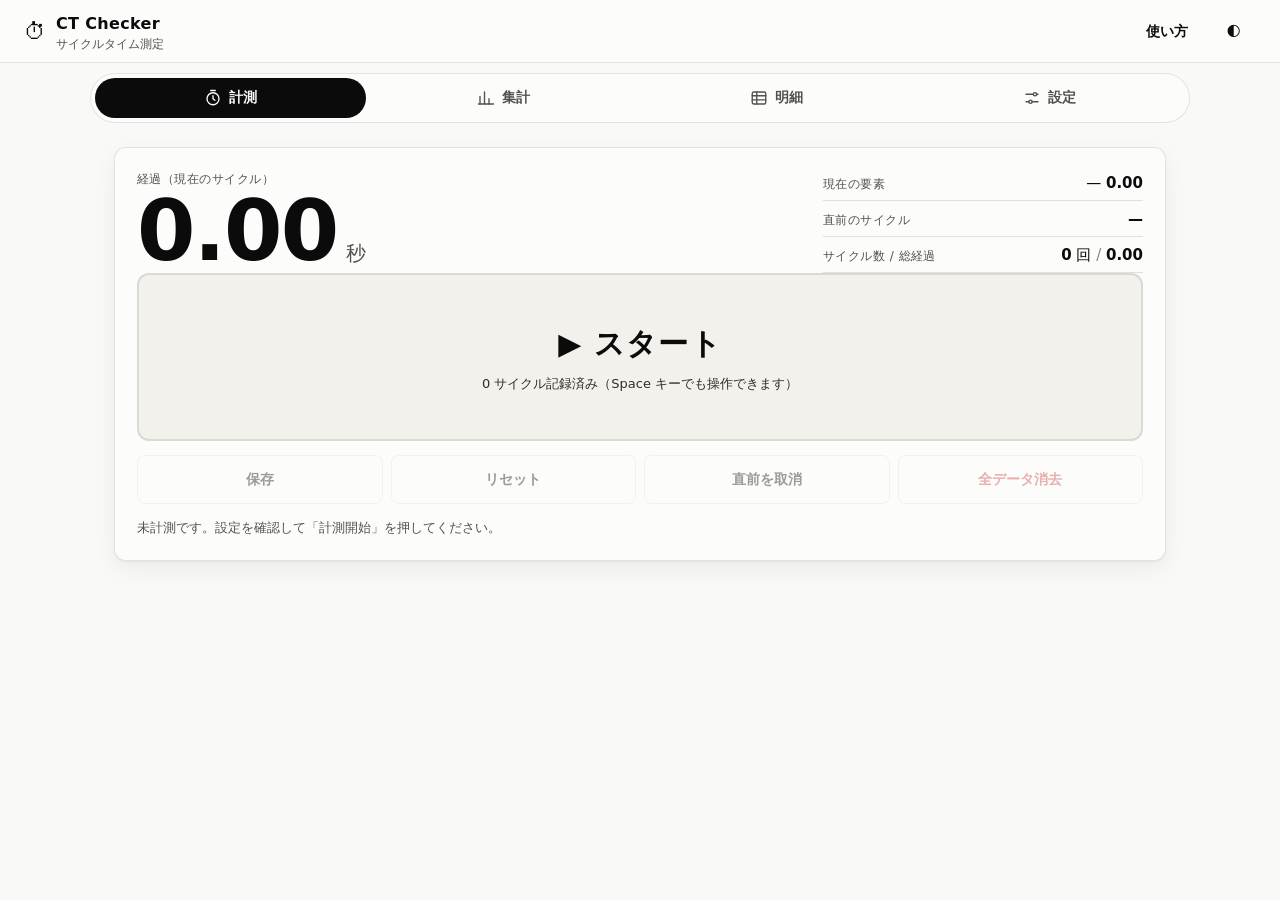
==== commit f70f1015: "タップでスタート／ストップのストップウォッチ方式にする 現場の使い方に合わせ、カードの操作を一般的なストップウォッチに揃えた。 あわせて「工程を知らないとステーションを追加できない」問題も解消する。 " ====
--- a/index.html
+++ b/index.html
@@ -40,21 +40,21 @@
 
 <div id="help" class="help" hidden>
   <h2>使い方</h2>
-  <p class="help__lead"><strong>工程</strong>（大工程）でまとめ、その中の<strong>ステーション</strong>（小工程＝人が立つ持ち場）ごとに計測します。ストップウォッチはステーション単位、グラフの色は工程単位です。</p>
+  <p class="help__lead"><strong>ステーション</strong>（実際に人が立つ持ち場）ごとのストップウォッチです。<strong>工程</strong>はステーションをまとめる箱で、色分けと集計に使います。</p>
   <ol>
-    <li><strong>設定</strong>で工程とステーションを登録し、タクトタイムを入れます。1サイクルをさらに細かく観測したいステーションには「要素作業」を追加します。</li>
-    <li>ステーションごとに独立したストップウォッチです。各カードの大ボタンで開始、<strong>停止</strong>でそのステーションだけ止まります。下のボタンでまとめて開始／停止もできます。</li>
-    <li>動いているステーションのボタンを、そこが1サイクル終わるたびに押します。止まっているステーションはボタンを押すとその場から動きだします。</li>
+    <li><strong>設定</strong>で測りたい<strong>ステーション</strong>を登録します（工程は分けたいときだけでOK）。タクトタイムもここで入れます。</li>
+    <li>カードを<strong>タップするとスタート、もう一度タップでストップ</strong>。ストップウォッチと同じ動きです。</li>
+    <li>止めた時間でよければ<strong>保存</strong>を押すと1サイクルとして記録され、0に戻ります。測り直すときは<strong>リセット</strong>。</li>
+    <li>止めずに<strong>保存</strong>を押すと、その時点で区切って計測を続けます（連続で測りたいときに便利）。</li>
     <li>ステーションが多いときは、計測パネル上部の<strong>工程チップ</strong>で表示を1工程に絞れます。</li>
-    <li>押し間違えたら<strong>取消</strong>、測り直したいサイクルは<strong>破棄</strong>。停止中の時間は計測に含まれません。</li>
-    <li>集計・グラフ・明細は<strong>表示切替</strong>で「ライン全体 → 工程 → ステーション」と掘り下げられます。異常値は明細の「除外」で統計から外せます。</li>
+    <li>集計・グラフ・明細は<strong>表示切替</strong>で「ライン全体 → 工程 → ステーション」と掘り下げられます。外れた値は明細の「除外」で統計から外せます。</li>
     <li>データは自動でブラウザに保存されます。<strong>測定を保存</strong>すると名前を付けて残せ、CSV / JSON で書き出せます。</li>
   </ol>
   <h3>キーボード操作</h3>
   <ul class="help__keys">
-    <li><kbd>Space</kbd> / <kbd>Enter</kbd> 表示中の先頭ステーションのラップ</li>
-    <li><kbd>1</kbd>…<kbd>9</kbd> カード右上の番号のステーションのラップ</li>
-    <li><kbd>P</kbd> 表示中のステーションをまとめて一時停止 / 再開　　<kbd>Z</kbd> 直前を取消</li>
+    <li><kbd>Space</kbd> / <kbd>Enter</kbd> 先頭ステーションのスタート / ストップ</li>
+    <li><kbd>1</kbd>…<kbd>9</kbd> カード右上の番号のステーションのスタート / ストップ</li>
+    <li><kbd>S</kbd> 保存　　<kbd>P</kbd> 表示中をまとめてスタート / ストップ　　<kbd>Z</kbd> 直前のサイクルを取消</li>
   </ul>
 </div>
 
@@ -135,10 +135,11 @@
     </div>
 
     <div class="controls" id="controls">
-      <button type="button" id="btn-pause" class="btn">計測開始</button>
+      <button type="button" id="btn-pause" class="btn">スタート</button>
+      <button type="button" id="btn-save-cycle" class="btn" disabled>保存</button>
+      <button type="button" id="btn-clear" class="btn" disabled>リセット</button>
       <button type="button" id="btn-undo" class="btn" disabled>直前を取消</button>
-      <button type="button" id="btn-discard" class="btn" disabled>サイクル破棄</button>
-      <button type="button" id="btn-reset" class="btn btn--danger" disabled>リセット</button>
+      <button type="button" id="btn-reset" class="btn btn--danger" disabled>全データ消去</button>
     </div>
     <p class="status-line" id="status-line" role="status" aria-live="polite">未計測です。設定を確認して「計測開始」を押してください。</p>
   </section>
@@ -234,6 +235,7 @@
     <div class="panel__head">
       <h2 id="h-table">明細<span class="panel__scope" id="scope-table"></span></h2>
       <div class="panel__head-actions">
+        <button type="button" id="btn-undo-cycle" class="btn btn--sm" hidden>直前のサイクルを取消</button>
         <button type="button" id="btn-csv" class="btn btn--sm">CSV書き出し</button>
         <button type="button" id="btn-json" class="btn btn--sm">JSON書き出し</button>
         <label class="btn btn--sm btn--file">JSON読み込み<input type="file" id="file-json" accept=".json,application/json"></label>
@@ -290,13 +292,23 @@
 
     <div class="elements">
       <div class="elements__head">
-        <h3>工程とステーション</h3>
-        <p class="hint" id="proc-hint"></p>
-      </div>
+        <h3>ステーションと工程</h3>
+        <p class="hint hint--lead">
+          <strong>ステーション</strong>＝実際に人が立つ持ち場。ここが計測の単位です。<br>
+          <strong>工程</strong>＝ステーションをまとめる箱（色分けと集計に使います）。
+          まずはステーションを足すだけで使えます。
+        </p>
+      </div>
+      <div class="addbar">
+        <input type="text" id="in-station" placeholder="ステーション名（例）ねじ締め" maxlength="24">
+        <select id="in-station-group" class="addbar__select" aria-label="追加先の工程" hidden></select>
+        <button type="button" id="btn-add-station" class="btn btn--primary">＋ ステーションを追加</button>
+      </div>
+      <p class="hint" id="proc-hint"></p>
       <div id="proc-list"></div>
       <div class="elements__add">
-        <input type="text" id="in-proc" placeholder="工程名（大工程）（例）組立" maxlength="20">
-        <button type="button" id="btn-add-proc" class="btn">工程を追加</button>
+        <input type="text" id="in-proc" placeholder="工程名（例）組立　※分けたいときだけ" maxlength="20">
+        <button type="button" id="btn-add-proc" class="btn">＋ 工程を追加</button>
       </div>
     </div>
   </section>
--- a/assets/styles.css
+++ b/assets/styles.css
@@ -458,55 +458,76 @@
 .multi-head__hint { margin: 0; font-size: 12.5px; color: var(--text-secondary); }
 
 .pcards {
-  display: grid; gap: 10px;
-  grid-template-columns: repeat(auto-fit, minmax(240px, 1fr));
-}
+  display: grid; gap: 8px;
+  grid-template-columns: repeat(auto-fit, minmax(250px, 1fr));
+}
+
+/* 1枚を小さく保つ。上半分ぜんぶがラップボタン。 */
 .pcard {
-  display: grid; gap: 8px; padding: 12px;
-  grid-template-rows: auto auto auto 1fr auto auto;
-  border: 1px solid var(--border); border-radius: var(--radius);
-  background: var(--surface-1);
+  border: 1px solid var(--border); border-radius: var(--radius-sm);
   border-left: 4px solid var(--pc, var(--series-1));
-}
+  background: var(--surface-1); overflow: hidden; min-width: 0;
+}
+.pcard__hit > * { min-width: 0; }
+.pcard[data-run="true"] { background: color-mix(in srgb, var(--pc) 7%, var(--surface-1)); }
 .pcard[data-neck="true"] { box-shadow: inset 0 0 0 1px var(--critical); }
-.pcard__head { display: flex; align-items: center; gap: 8px; flex-wrap: wrap; }
-.pcard__name { font-weight: 650; font-size: 14px; }
+
+.pcard__hit {
+  appearance: none; cursor: pointer; width: 100%;
+  display: grid; gap: 2px; padding: 8px 10px 7px;
+  border: none; background: transparent; color: inherit; text-align: left;
+  touch-action: manipulation; -webkit-user-select: none; user-select: none;
+}
+.pcard__hit:active { background: var(--surface-2); }
+
+.pcard__head { display: flex; align-items: center; gap: 5px; min-height: 18px; min-width: 0; }
+.pcard__name {
+  flex: 1 1 auto; min-width: 0;
+  font-weight: 650; font-size: 13.5px;
+  overflow: hidden; text-overflow: ellipsis; white-space: nowrap;
+}
+.pcard__head .badge { flex: none; }
 .pcard__key {
   margin-left: auto; font-size: 11px; color: var(--text-muted);
-  border: 1px solid var(--border); border-radius: 5px; padding: 0 5px;
+  border: 1px solid var(--border); border-radius: 5px; padding: 0 5px; flex: none;
 }
 .badge {
-  font-size: 11px; font-weight: 700; padding: 1px 7px; border-radius: 999px;
-  background: var(--critical); color: #fff;
+  font-size: 10.5px; font-weight: 700; padding: 1px 6px; border-radius: 999px;
+  background: var(--critical); color: #fff; white-space: nowrap;
 }
 .badge--muted { background: var(--surface-2); color: var(--text-secondary); }
+
+.pcard__row { display: flex; align-items: baseline; gap: 6px; min-width: 0; flex-wrap: nowrap; }
 .pcard__time {
-  font-size: clamp(30px, 6vw, 38px); font-weight: 650; line-height: 1.05;
-  font-variant-numeric: tabular-nums; letter-spacing: -.01em;
-}
-.pcard__time small { font-size: 14px; font-weight: 500; color: var(--text-secondary); margin-left: 3px; }
-.pcard__elem { font-size: 12.5px; color: var(--text-secondary); min-height: 1.4em; }
-.pcard__btn {
-  appearance: none; cursor: pointer; width: 100%; min-height: 74px;
-  border: none; border-radius: var(--radius-sm);
+  flex: 0 1 auto; min-width: 0; overflow: hidden;
+  font-size: 28px; font-weight: 650; line-height: 1.1; letter-spacing: -.01em;
+  font-variant-numeric: tabular-nums; white-space: nowrap;
+}
+.pcard__time small { font-size: 12px; font-weight: 500; color: var(--text-secondary); margin-left: 2px; }
+.pcard__cta {
+  margin-left: auto; flex: 0 0 auto; align-self: center;
+  padding: 7px 14px; border-radius: 999px;
   background: var(--pc, var(--series-1)); color: #fff;
-  font-size: 17px; font-weight: 700; letter-spacing: .02em;
-  box-shadow: 0 2px 0 rgba(0, 0, 0, .18);
-  transition: transform .06s ease, filter .12s ease;
-  touch-action: manipulation; -webkit-user-select: none; user-select: none;
-}
-.pcard__btn:hover { filter: brightness(1.07); }
-.pcard__btn:active { transform: translateY(2px); box-shadow: none; }
-.pcard__btn[data-idle="true"] { background: var(--surface-2); color: var(--text-primary); box-shadow: inset 0 0 0 2px var(--border); }
-.pcard__foot {
-  display: flex; align-items: center; gap: 8px; flex-wrap: wrap;
-  font-size: 12.5px; color: var(--text-secondary);
-}
-.pcard__stat { font-variant-numeric: tabular-nums; }
-.pcard__stat b { color: var(--text-primary); font-weight: 650; }
-.pcard__actions { display: flex; gap: 6px; }
-.pcard__actions .btn { flex: 1; padding: 7px 4px; }
-.pcard__over { color: var(--critical); font-weight: 650; }
+  font-size: 13px; font-weight: 700; white-space: nowrap;
+}
+.cta-short { display: none; }
+.pcard[data-run="false"] .pcard__cta {
+  background: transparent; color: var(--text-primary);
+  box-shadow: inset 0 0 0 1.5px var(--border);
+}
+.pcard__sub {
+  font-size: 11.5px; color: var(--text-secondary);
+  font-variant-numeric: tabular-nums;
+  overflow: hidden; text-overflow: ellipsis; white-space: nowrap;
+}
+.pcard__sub b { color: var(--text-primary); font-weight: 650; }
+
+.pcard__actions { display: flex; border-top: 1px solid var(--grid); }
+.pcard__actions .btn {
+  flex: 1; border: none; border-radius: 0; padding: 6px 2px;
+  font-size: 12px; font-weight: 500; background: transparent;
+}
+.pcard__actions .btn + .btn { border-left: 1px solid var(--grid); }
 
 /* ---------- 表示切替 ---------- */
 .viewswitch { display: grid; gap: 6px; padding: 4px 2px; }
@@ -546,12 +567,6 @@
 .proc__label { font-size: 12px; color: var(--text-secondary); display: block; margin-bottom: 6px; }
 .proc .elements__add input { padding: 7px 10px; font-size: 13.5px; }
 
-@media (max-width: 560px) {
-  /* 工程が多いときスクロール量を抑える（タップ領域は 60px 以上を維持） */
-  .pcard { gap: 6px; padding: 10px; }
-  .pcard__btn { min-height: 62px; font-size: 16px; }
-  .pcard__time { font-size: 30px; }
-}
 
 /* 工程カードの稼働状態 */
 .pcard__run {
@@ -583,7 +598,7 @@
 .pgroup + .pgroup { margin-top: 14px; }
 .pgroup__head {
   display: flex; align-items: baseline; gap: 8px; flex-wrap: wrap;
-  margin-bottom: 8px; padding-bottom: 5px; border-bottom: 1px solid var(--grid);
+  margin-bottom: 7px; padding-bottom: 4px; border-bottom: 1px solid var(--grid);
 }
 .pgroup__bar {
   width: 4px; height: 15px; border-radius: 2px; background: var(--pc, var(--series-1));
@@ -592,12 +607,10 @@
 .pgroup__name { font-size: 14px; font-weight: 700; }
 .pgroup__meta { font-size: 12px; color: var(--text-secondary); font-variant-numeric: tabular-nums; }
 
-/* ステーションが多いときの詰め表示 */
-.pcards--dense { grid-template-columns: repeat(auto-fit, minmax(190px, 1fr)); }
-.pcards--dense .pcard { gap: 6px; padding: 10px; }
-.pcards--dense .pcard__time { font-size: 27px; }
-.pcards--dense .pcard__btn { min-height: 58px; font-size: 15px; }
-.pcards--dense .pcard__elem { display: none; }
+/* ステーションが多いときはさらに詰める */
+.pcards--dense { grid-template-columns: repeat(auto-fit, minmax(215px, 1fr)); }
+.pcards--dense .pcard__time { font-size: 24px; }
+.pcards--dense .pcard__cta { padding: 6px 11px; font-size: 12px; }
 
 /* 設定：工程の中のステーション */
 .proc__count {
@@ -627,15 +640,6 @@
 .stn__els .elements__item { padding: 4px 8px; }
 .help__lead { font-size: 13.5px; color: var(--text-secondary); margin: 0 0 10px; }
 
-@media (max-width: 560px) {
-  /* ステーションが多いときはスマホでも2列にしてスクロール量を抑える */
-  .pcards--dense { grid-template-columns: repeat(2, minmax(0, 1fr)); }
-  .pcards--dense .pcard__time { font-size: 23px; }
-  .pcards--dense .pcard__btn { min-height: 54px; font-size: 13.5px; }
-  .pcards--dense .pcard__foot { font-size: 11.5px; gap: 6px; }
-  .pcards--dense .pcard__actions .btn { padding: 6px 2px; font-size: 12px; }
-  .pcards--dense .pcard__key { display: none; }
-}
 
 /* ---------- タブ（PC＝上部、スマホ＝下部固定） ---------- */
 .tabs {
@@ -738,3 +742,76 @@
   .figure + .figure, .figure-grid { margin-top: 16px; }
   .app-foot { padding-bottom: 16px; }
 }
+
+@media (max-width: 700px) {
+  /* 1画面により多くのステーションを収める */
+  .pcards { grid-template-columns: repeat(auto-fit, minmax(165px, 1fr)); gap: 7px; }
+  .pcards--dense { grid-template-columns: repeat(auto-fit, minmax(150px, 1fr)); }
+  .pcard__hit { padding: 7px 9px 6px; }
+  .pcard__time { font-size: 25px; }
+  .pcard__cta { padding: 6px 10px; font-size: 12px; }
+  .cta-long { display: none; }
+  .cta-short { display: inline; }
+  .pcard__sub { font-size: 11px; }
+  .pcard__actions .btn { padding: 5px 2px; font-size: 11.5px; }
+  .pgroup + .pgroup { margin-top: 10px; }
+  .pgroup__meta--wide { display: none; }
+  .chip { padding: 5px 10px; font-size: 12.5px; }
+  .chip--sub { padding: 4px 9px; font-size: 12px; }
+  .multi-head__time { font-size: 28px; }
+  .measure-bar { margin-bottom: 8px; }
+}
+
+/* 見出しを省いた工程のカードに付く工程名 */
+.pcard__group {
+  font-size: 10.5px; font-weight: 700; letter-spacing: .02em;
+  color: var(--pc, var(--series-1)); flex: none;
+  max-width: 7em; overflow: hidden; text-overflow: ellipsis; white-space: nowrap;
+}
+
+@media (max-width: 700px) {
+  .panel { padding: 10px; }
+  .pcards { gap: 6px; }
+  .pcard__actions .btn { padding: 4px 2px; font-size: 11px; }
+  .multi-head__time { font-size: 21px; }
+  .multi-head { gap: 8px; margin-bottom: 8px; }
+  .pgroup__name { font-size: 13px; }
+  .pgroup__head { margin-bottom: 5px; padding-bottom: 3px; }
+}
+
+.pcard__dot {
+  width: 8px; height: 8px; border-radius: 50%; flex: none;
+  background: var(--good);
+}
+
+/* 次に押すべき操作（未保存の計測がある「保存」） */
+.btn--go,
+.pcard__actions .btn--go,
+.srow__side .btn--go {
+  background: var(--accent); color: var(--accent-ink); border-color: transparent; font-weight: 700;
+}
+.btn--go:hover:not(:disabled) { filter: brightness(1.08); }
+.pcard__unsaved { color: var(--serious); font-weight: 700; }
+.controls--single { grid-template-columns: repeat(2, minmax(0, 1fr)); }
+@media (min-width: 560px) { .controls--single { grid-template-columns: repeat(4, minmax(0, 1fr)); } }
+
+/* 設定：ステーション追加バー */
+.addbar { display: flex; gap: 8px; flex-wrap: wrap; margin-bottom: 10px; }
+.addbar input[type="text"] {
+  flex: 1 1 160px; min-width: 0; padding: 10px 12px;
+  border: 1px solid var(--border); border-radius: var(--radius-sm); background: var(--surface-1);
+}
+.addbar__select {
+  padding: 9px 10px; border: 1px solid var(--border); border-radius: var(--radius-sm);
+  background: var(--surface-1); color: var(--text-primary); max-width: 45%;
+}
+.addbar .btn { flex: none; white-space: nowrap; }
+.hint--lead { font-size: 13px; line-height: 1.7; }
+.hint--lead strong { color: var(--text-primary); }
+
+@media (max-width: 700px) {
+  /* 2列のときは数字を少し小さくして操作ラベルと並べる */
+  .pcard__time { font-size: 23px; }
+  .pcard__cta { padding: 6px 9px; font-size: 11.5px; }
+  .pcard__head .badge { font-size: 9.5px; padding: 1px 4px; }
+}
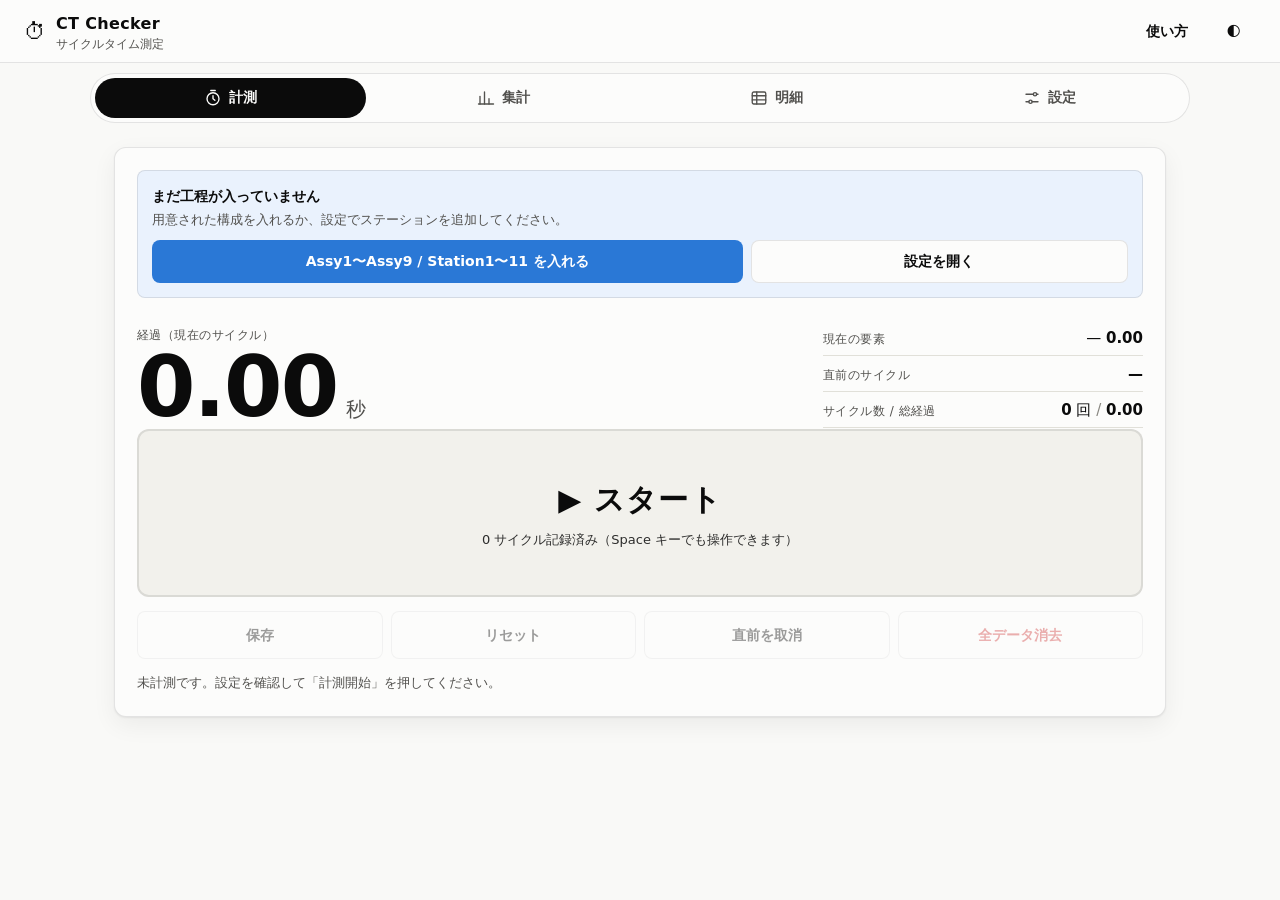
==== commit 37f8a35d: "構成を内蔵し、計測画面から入れられるようにする 設定タブまで辿り着かないと構成を入れられず、通信できないと一覧も 出なかった。最初の画面で完結するようにする。  - Assy1〜Assy9 / Sta" ====
--- a/index.html
+++ b/index.html
@@ -8,6 +8,7 @@
 <title>CT Checker – サイクルタイム測定</title>
 <meta name="theme-color" content="#fcfcfb" media="(prefers-color-scheme: light)">
 <meta name="theme-color" content="#1a1a19" media="(prefers-color-scheme: dark)">
+<meta name="build" content="dev">
 <meta name="mobile-web-app-capable" content="yes">
 <meta name="apple-mobile-web-app-capable" content="yes">
 <meta name="apple-mobile-web-app-status-bar-style" content="default">
@@ -19,6 +20,11 @@
 </head>
 <body>
 <a class="skip-link" href="#measure">計測パネルへスキップ</a>
+
+<div class="alertbar" id="alertbar" hidden>
+  <span id="alertbar-text"></span>
+  <button type="button" class="btn btn--sm" id="alertbar-action"></button>
+</div>
 
 <header class="app-bar">
   <div class="app-bar__title">
@@ -48,6 +54,7 @@
     <li>止めずに<strong>保存</strong>を押すと、その時点で区切って計測を続けます（連続で測りたいときに便利）。</li>
     <li>ステーションが多いときは、計測パネル上部の<strong>工程チップ</strong>で表示を1工程に絞れます。</li>
     <li>集計・グラフ・明細は<strong>表示切替</strong>で「ライン全体 → 工程 → ステーション」と掘り下げられます。外れた値は明細の「除外」で統計から外せます。</li>
+    <li>画面の切り替えは下のタブのほか、<strong>左右スワイプ</strong>でもできます。</li>
     <li>データは自動でブラウザに保存されます。<strong>測定を保存</strong>すると名前を付けて残せ、CSV / JSON で書き出せます。</li>
   </ol>
   <h3>キーボード操作</h3>
@@ -81,6 +88,8 @@
   <!-- ============ 計測 ============ -->
   <section class="panel panel--measure" id="measure" data-tab-panel="measure" aria-labelledby="h-measure">
     <h2 class="sr-only" id="h-measure">計測</h2>
+
+    <div class="setup-note" id="setup-note" hidden></div>
 
     <!-- 単一工程モード -->
     <div id="measure-single">
@@ -311,6 +320,14 @@
         <button type="button" id="btn-add-proc" class="btn">＋ 工程を追加</button>
       </div>
     </div>
+
+    <div class="elements" id="preset-block" hidden>
+      <div class="elements__head">
+        <h3>用意された構成を読み込む</h3>
+        <p class="hint">選ぶだけで工程とステーションが入ります（いまのデータは自動バックアップしてから入れ替えます）。</p>
+      </div>
+      <div id="preset-list"></div>
+    </div>
   </section>
 
   <!-- ============ 保存データ ============ -->
@@ -332,6 +349,7 @@
 
 <footer class="app-foot" data-tab-panel="settings">
   <p>データはこのブラウザ内（localStorage）にのみ保存されます。端末を変えるときは JSON で書き出してください。</p>
+  <p class="app-foot__ver">バージョン <span id="build-id">dev</span></p>
 </footer>
 
 <div class="tooltip" id="tooltip" role="tooltip" aria-hidden="true"></div>
--- a/assets/styles.css
+++ b/assets/styles.css
@@ -177,7 +177,7 @@
 
 /* グリッド/フレックスの子は既定で min-width:auto。中身の広い表がページ全体を
    横に広げてしまうため 0 に落として、はみ出しは .table-wrap 内でスクロールさせる */
-main > *, .panel, .figure, .figure-grid > *, .readout > *, .table-wrap { min-width: 0; }
+main > *, .panel, .panel--measure > *, .figure, .figure-grid > *, .readout > *, .table-wrap { min-width: 0; }
 
 .panel {
   background: var(--surface-1);
@@ -815,3 +815,67 @@
   .pcard__cta { padding: 6px 9px; font-size: 11.5px; }
   .pcard__head .badge { font-size: 9.5px; padding: 1px 4px; }
 }
+
+/* データ保護の警告バー */
+.alertbar {
+  position: sticky; top: 0; z-index: 30;
+  display: flex; align-items: center; gap: 12px; flex-wrap: wrap;
+  padding: 10px clamp(12px, 3vw, 24px);
+  background: var(--serious); color: #1a1a19;
+  font-size: 13px; font-weight: 600;
+}
+.alertbar .btn { background: #1a1a19; color: #fff; border-color: transparent; }
+
+/* スワイプでタブを切り替えたときの軽い動き */
+@keyframes slide-from-right { from { opacity: .4; transform: translateX(14px); } to { opacity: 1; transform: none; } }
+@keyframes slide-from-left  { from { opacity: .4; transform: translateX(-14px); } to { opacity: 1; transform: none; } }
+main.slide-l { animation: slide-from-right .16s ease-out; }
+main.slide-r { animation: slide-from-left .16s ease-out; }
+@media (prefers-reduced-motion: reduce) {
+  main.slide-l, main.slide-r { animation: none; }
+}
+
+.alertbar[data-kind="info"] { background: var(--accent); color: #fff; }
+.alertbar[data-kind="info"] .btn { background: #fff; color: var(--accent); }
+
+.empty-note {
+  display: flex; align-items: center; gap: 10px; flex-wrap: wrap;
+  margin: 0; padding: 14px; border: 1px dashed var(--grid); border-radius: var(--radius-sm);
+  font-size: 13px; color: var(--text-secondary);
+}
+
+@media (max-width: 700px) {
+  /* 工程が多いときチップは折り返さず横スクロールにして、縦の場所を取らない。
+     親のフレックスに合わせて min-width:0 を入れないとページごと横に伸びる。 */
+  .measure-bar, .viewswitch__row { min-width: 0; }
+  .focus, .viewswitch__chips {
+    flex: 1 1 auto; min-width: 0; max-width: 100%;
+    flex-wrap: nowrap; overflow-x: auto; scrollbar-width: none;
+    -webkit-overflow-scrolling: touch; padding-bottom: 2px;
+  }
+  .focus::-webkit-scrollbar, .viewswitch__chips::-webkit-scrollbar { display: none; }
+  .focus .chip, .viewswitch__chips .chip { flex: none; }
+}
+
+/* 設定：用意された構成 */
+.preset {
+  display: flex; align-items: center; gap: 12px; flex-wrap: wrap;
+  padding: 10px 12px; border: 1px solid var(--border); border-radius: var(--radius-sm);
+}
+.preset + .preset { margin-top: 8px; }
+.preset__body { flex: 1 1 160px; min-width: 0; display: grid; gap: 2px; }
+.preset__name { font-weight: 650; font-size: 14px; }
+.preset__note { font-size: 12px; color: var(--text-secondary); }
+.app-foot__ver { margin: 4px 0 0; font-size: 11px; color: var(--text-muted); font-variant-numeric: tabular-nums; }
+
+/* 未設定のときに計測画面に出す案内 */
+.setup-note {
+  display: grid; gap: 10px; margin-bottom: 14px;
+  padding: 14px; border-radius: var(--radius-sm);
+  background: var(--accent-soft); border: 1px solid var(--border);
+}
+.setup-note__body { display: grid; gap: 3px; }
+.setup-note__body strong { font-size: 14px; }
+.setup-note__body span { font-size: 12.5px; color: var(--text-secondary); }
+.setup-note__actions { display: flex; gap: 8px; flex-wrap: wrap; }
+.setup-note__actions .btn { flex: 1 1 auto; }
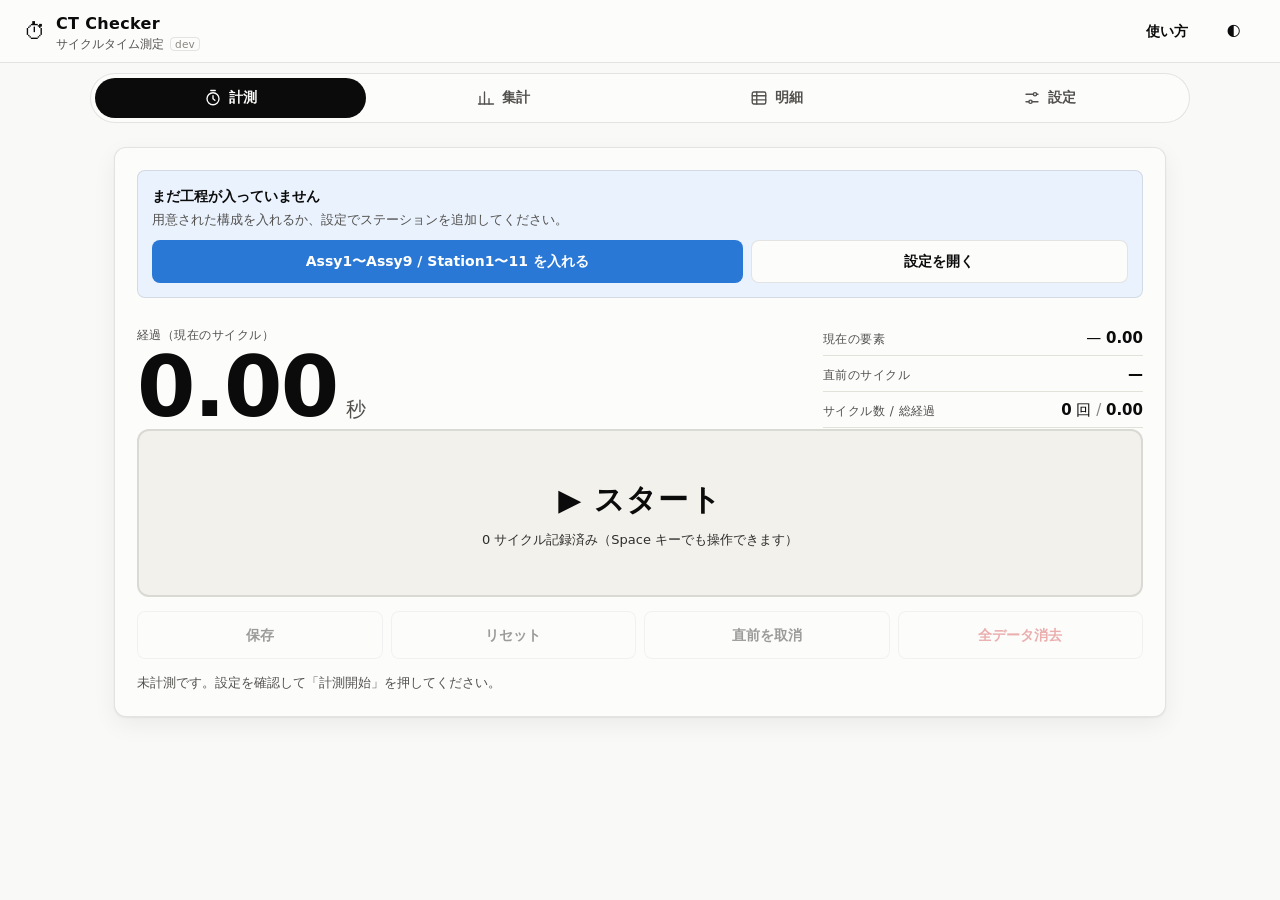
==== commit 34382be3: "左上のタイトルにリビジョンを表示する 動いている版がひと目で分かるよう、アプリバーのタイトル下にコミットIDを 出す。スマホでは説明文（サイクルタイム測定）を隠し、リビジョンだけ残す。  Co-Aut" ====
--- a/index.html
+++ b/index.html
@@ -31,7 +31,7 @@
     <span class="app-bar__mark" aria-hidden="true">⏱</span>
     <span>
       <strong>CT Checker</strong>
-      <small>サイクルタイム測定</small>
+      <small><span class="app-bar__sub">サイクルタイム測定</span><span class="rev" id="build-id-top" title="動作中のリビジョン">dev</span></small>
     </span>
   </div>
   <div class="app-bar__live" id="app-live" hidden>
--- a/assets/styles.css
+++ b/assets/styles.css
@@ -145,7 +145,15 @@
 .app-bar__title { display: flex; align-items: center; gap: 10px; }
 .app-bar__mark { font-size: 22px; }
 .app-bar__title strong { display: block; font-size: 16px; letter-spacing: .02em; }
-.app-bar__title small { display: block; font-size: 12px; color: var(--text-secondary); line-height: 1.2; }
+.app-bar__title small {
+  display: flex; align-items: center; gap: 6px;
+  font-size: 12px; color: var(--text-secondary); line-height: 1.2;
+}
+.rev {
+  font-size: 10.5px; font-variant-numeric: tabular-nums; letter-spacing: .02em;
+  color: var(--text-muted); border: 1px solid var(--border);
+  border-radius: 4px; padding: 0 4px; white-space: nowrap;
+}
 .app-bar__actions { display: flex; gap: 8px; }
 
 /* ---------- 使い方 ---------- */
@@ -733,7 +741,7 @@
   .tab svg { width: 21px; height: 21px; }
   .tab__badge { position: absolute; top: 2px; right: 22%; }
   .app-bar { padding-top: max(8px, env(safe-area-inset-top)); padding-bottom: 8px; }
-  .app-bar__title small { display: none; }
+  .app-bar__sub { display: none; }
   main { padding-top: 10px; gap: 12px; }
   .panel { padding: 12px; border-radius: 10px; }
   .multi-head { margin-bottom: 8px; }
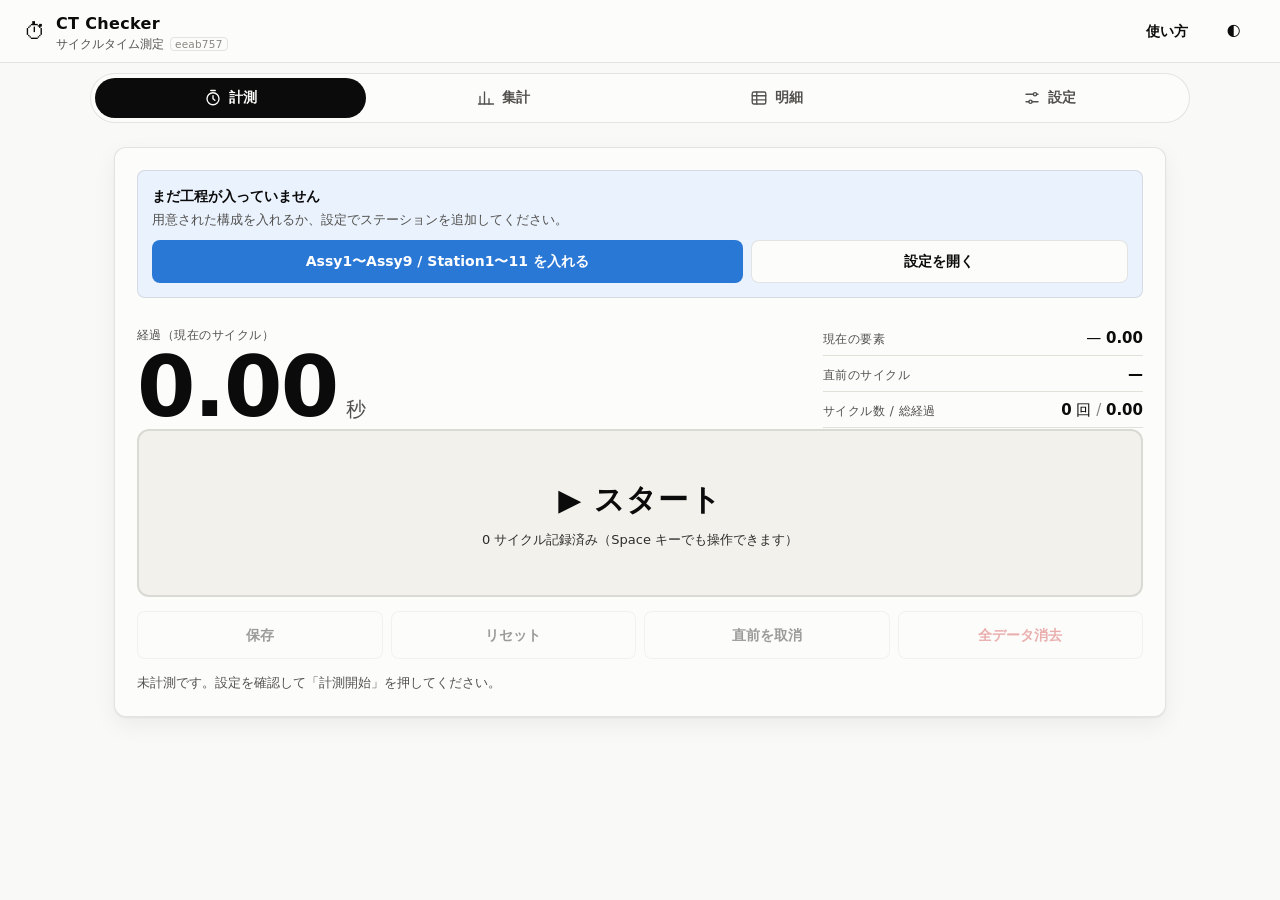
==== commit 49eecc9a: "Deploy eeab757" ====
--- a/index.html
+++ b/index.html
@@ -8,7 +8,7 @@
 <title>CT Checker – サイクルタイム測定</title>
 <meta name="theme-color" content="#fcfcfb" media="(prefers-color-scheme: light)">
 <meta name="theme-color" content="#1a1a19" media="(prefers-color-scheme: dark)">
-<meta name="build" content="dev">
+<meta name="build" content="eeab757">
 <meta name="mobile-web-app-capable" content="yes">
 <meta name="apple-mobile-web-app-capable" content="yes">
 <meta name="apple-mobile-web-app-status-bar-style" content="default">
@@ -16,7 +16,7 @@
 <link rel="icon" href="icons/icon-192.png" sizes="192x192">
 <link rel="apple-touch-icon" href="icons/apple-touch-icon.png">
 <link rel="manifest" href="manifest.webmanifest">
-<link rel="stylesheet" href="assets/styles.css">
+<link rel="stylesheet" href="assets/styles.css?v=eeab757">
 </head>
 <body>
 <a class="skip-link" href="#measure">計測パネルへスキップ</a>
@@ -355,6 +355,6 @@
 <div class="tooltip" id="tooltip" role="tooltip" aria-hidden="true"></div>
 <div class="toast" id="toast" role="status" aria-live="polite" hidden></div>
 
-<script src="assets/app.js"></script>
+<script src="assets/app.js?v=eeab757"></script>
 </body>
 </html>
--- a/assets/styles.css
+++ b/assets/styles.css
@@ -887,3 +887,16 @@
 .setup-note__body span { font-size: 12.5px; color: var(--text-secondary); }
 .setup-note__actions { display: flex; gap: 8px; flex-wrap: wrap; }
 .setup-note__actions .btn { flex: 1 1 auto; }
+
+/* 設定の削除ボタン。指で押せる大きさを確保する */
+.btn--del {
+  flex: none; min-height: 40px; padding: 6px 12px;
+  color: var(--critical); font-weight: 600;
+}
+.btn--del:hover:not(:disabled) { background: color-mix(in srgb, var(--critical) 10%, transparent); }
+.elements__item .btn--del { min-height: 34px; padding: 4px 10px; font-size: 12px; }
+@media (max-width: 700px) {
+  .btn--del { min-height: 44px; }
+  .proc__head, .stn__head { gap: 6px; }
+  .proc__count { display: none; }
+}
